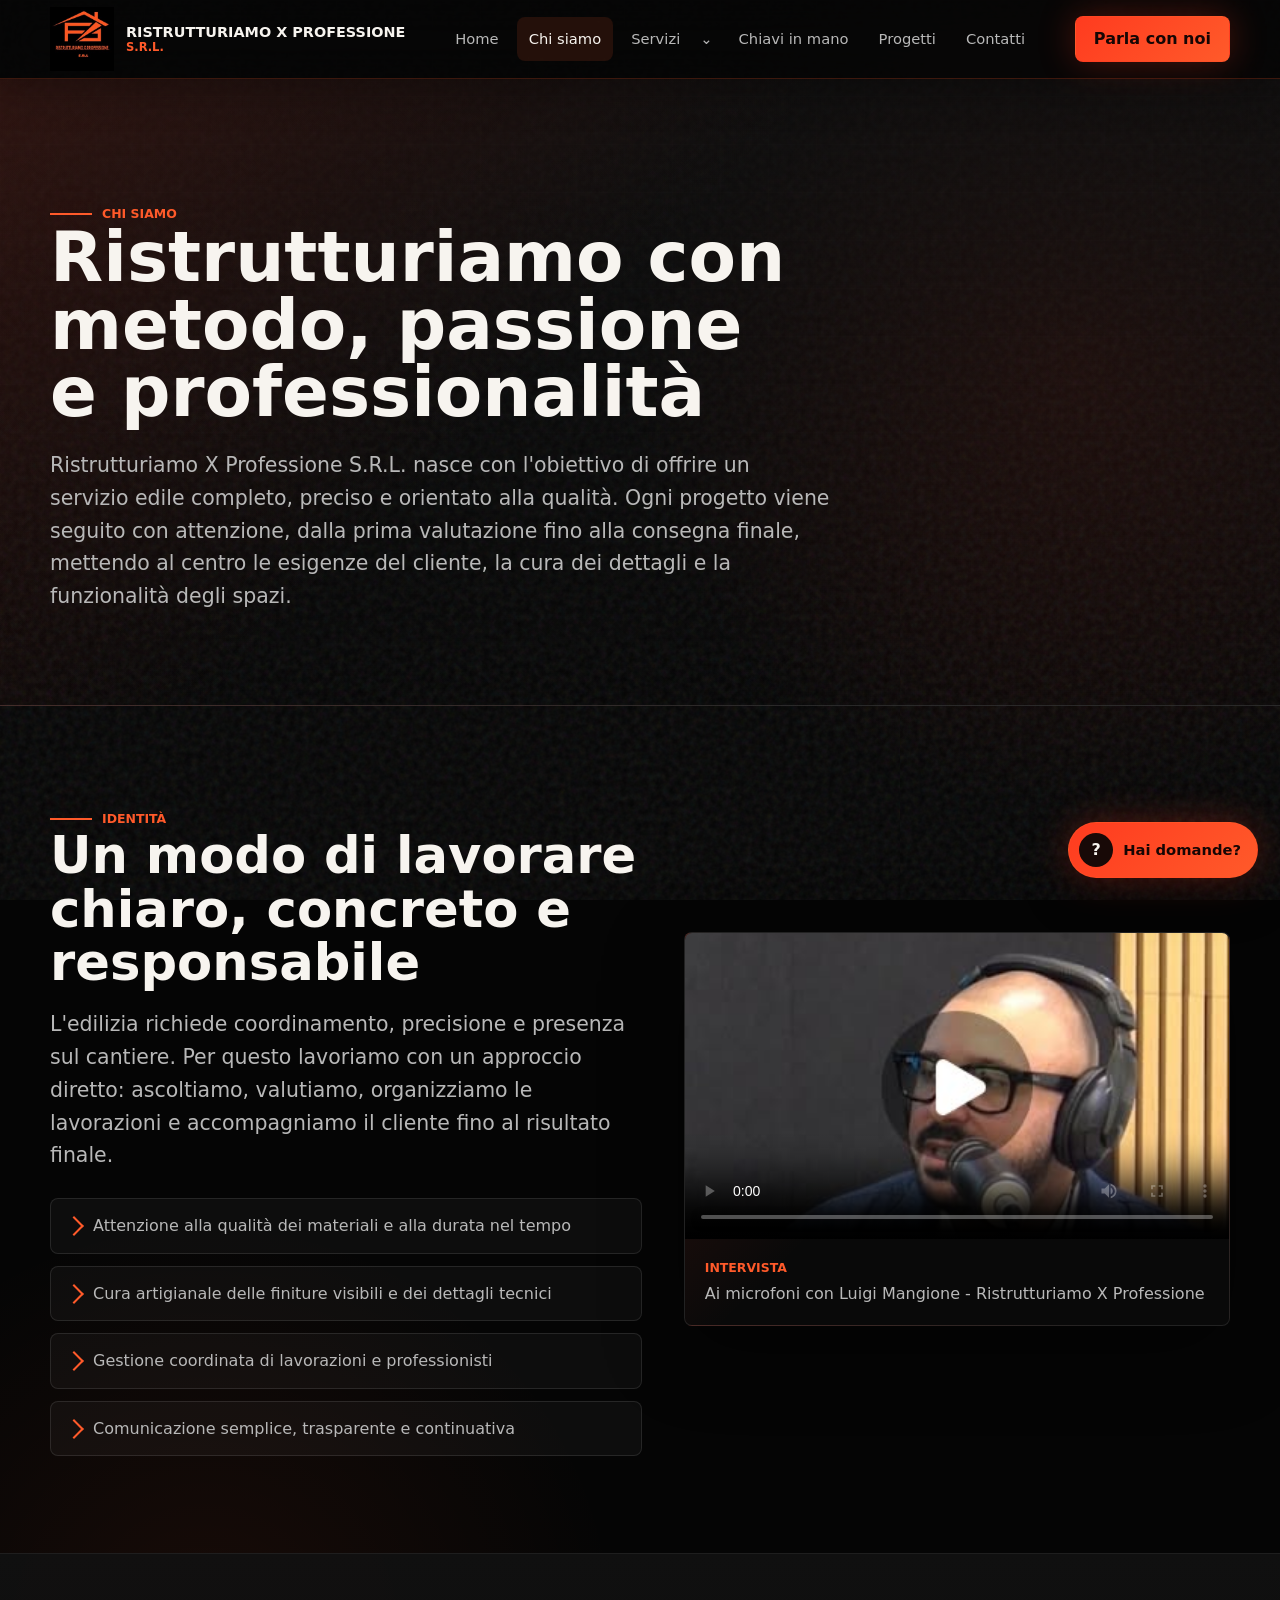
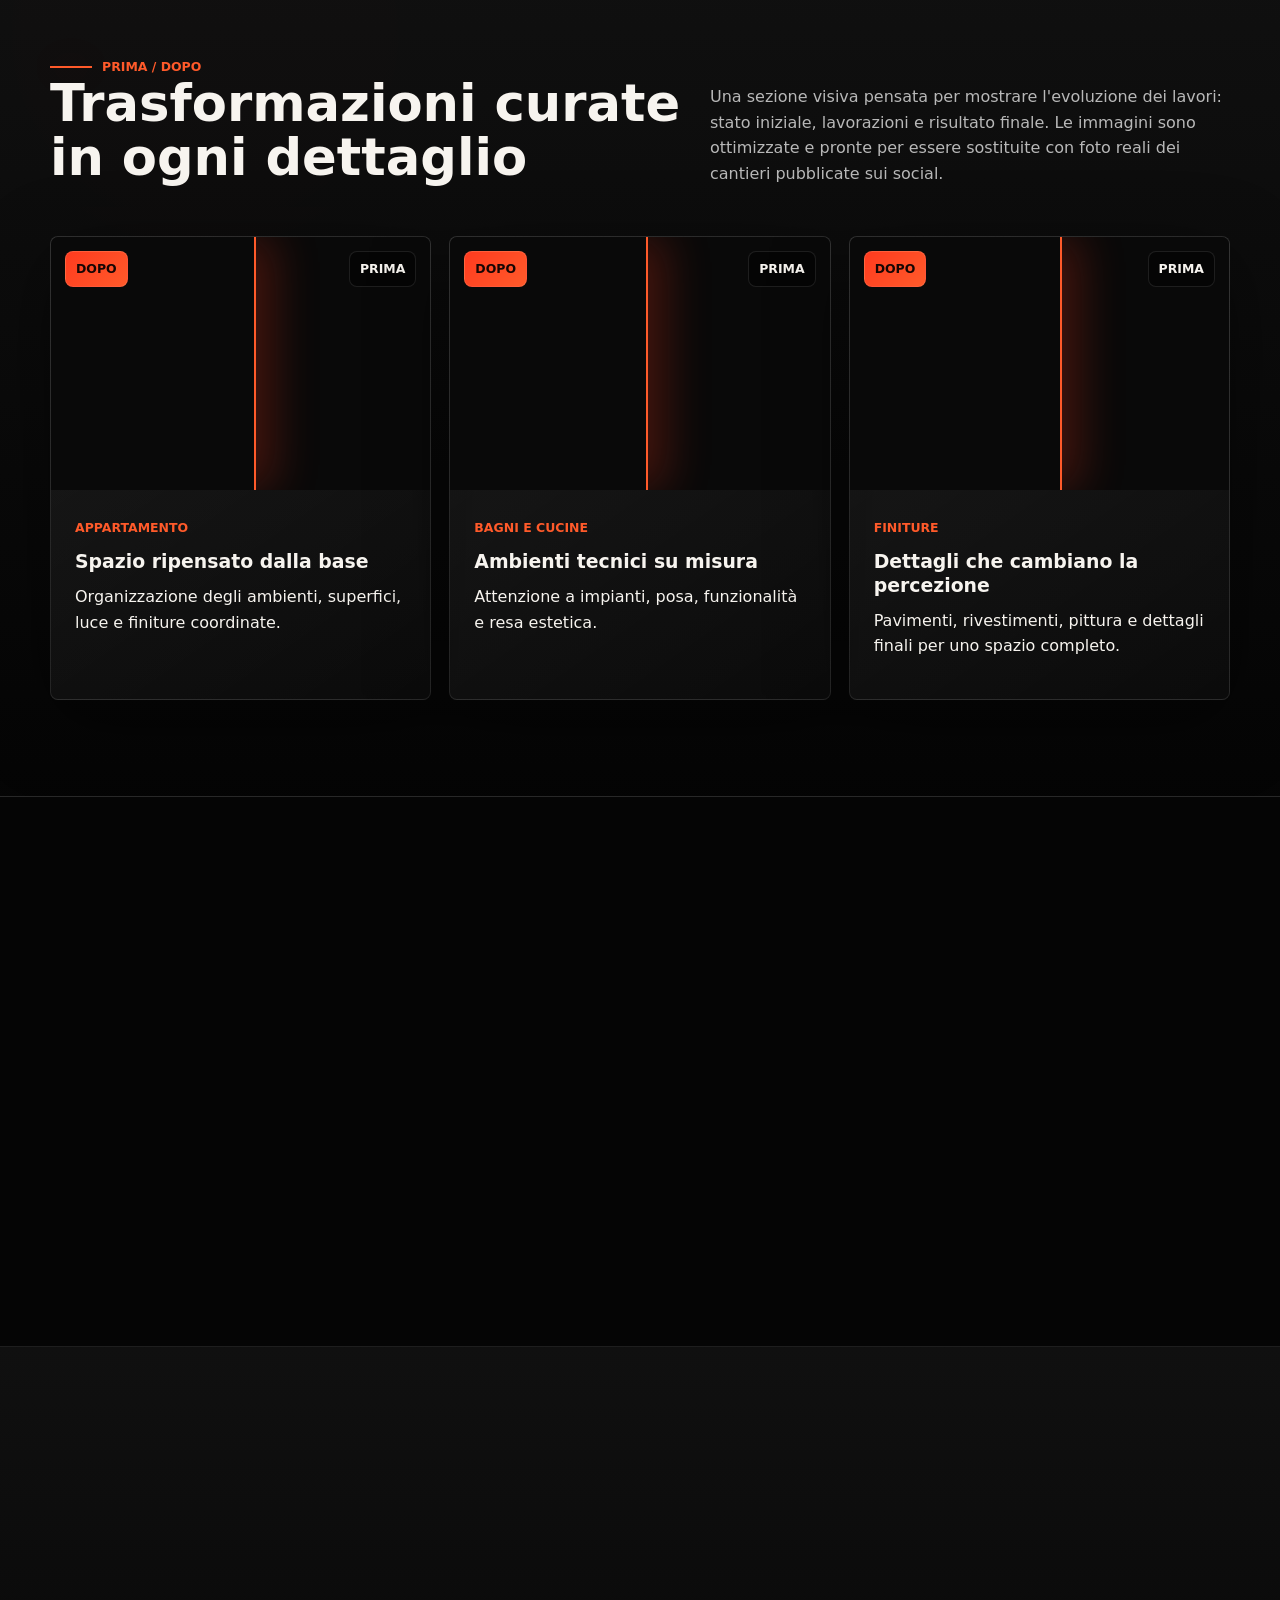
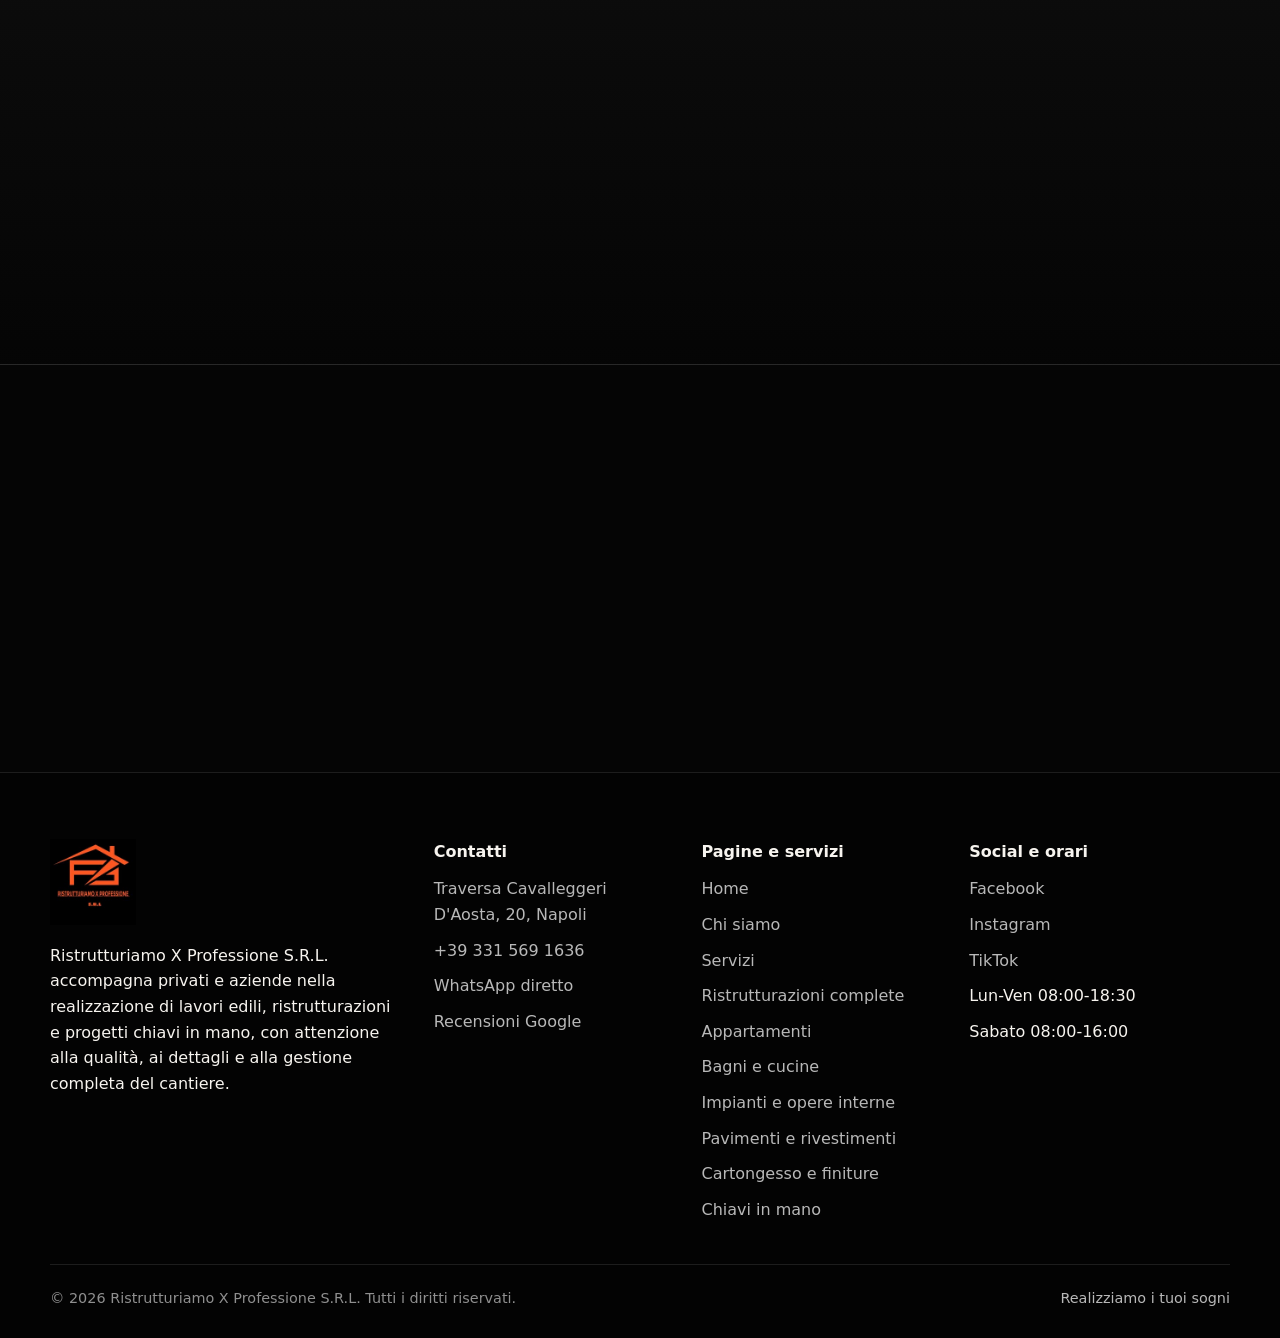
==== outputs/chi-siamo.html @ 9999b203 "Build Ristrutturiamo X Professione static site" ====
<!doctype html>
<html lang="it">
<head>
  <meta charset="utf-8">
  <meta name="viewport" content="width=device-width, initial-scale=1">
  <title>Chi siamo | Ristrutturiamo X Professione S.R.L.</title>
  <meta name="description" content="Metodo, passione e professionalità per ristrutturazioni e lavori edili a Napoli. Guarda il video aziendale e alcune trasformazioni prima/dopo.">
  <link rel="stylesheet" href="assets/css/styles.css">
</head>
<body data-page="chi-siamo">
  <div data-header></div>
  <main>
    <section class="page-hero">
      <div class="container reveal">
        <span class="eyebrow">Chi siamo</span>
        <h1>Ristrutturiamo con metodo, passione e professionalità</h1>
        <p class="lead">Ristrutturiamo X Professione S.R.L. nasce con l'obiettivo di offrire un servizio edile completo, preciso e orientato alla qualità. Ogni progetto viene seguito con attenzione, dalla prima valutazione fino alla consegna finale, mettendo al centro le esigenze del cliente, la cura dei dettagli e la funzionalità degli spazi.</p>
      </div>
    </section>

    <section class="section">
      <div class="container split">
        <div class="reveal">
          <span class="eyebrow">Identità</span>
          <h2>Un modo di lavorare chiaro, concreto e responsabile</h2>
          <p class="lead">L'edilizia richiede coordinamento, precisione e presenza sul cantiere. Per questo lavoriamo con un approccio diretto: ascoltiamo, valutiamo, organizziamo le lavorazioni e accompagniamo il cliente fino al risultato finale.</p>
          <ul class="quote-list">
            <li>Attenzione alla qualità dei materiali e alla durata nel tempo</li>
            <li>Cura artigianale delle finiture visibili e dei dettagli tecnici</li>
            <li>Gestione coordinata di lavorazioni e professionisti</li>
            <li>Comunicazione semplice, trasparente e continuativa</li>
          </ul>
        </div>
        <figure class="video-shell reveal">
          <video class="company-video" controls preload="metadata" playsinline poster="assets/images/poster-intervista-storytime.jpg">
            <source src="assets/videos/intervista-luigi-mangione-ristrutturiamo-x-professione.mp4" type="video/mp4">
            Il tuo browser non supporta la riproduzione video.
          </video>
          <figcaption>
            <span>Intervista</span>
            Ai microfoni con Luigi Mangione - Ristrutturiamo X Professione
          </figcaption>
        </figure>
      </div>
    </section>

    <section class="section section-graphite">
      <div class="container">
        <div class="section-head reveal">
          <div>
            <span class="eyebrow">Prima / Dopo</span>
            <h2>Trasformazioni curate in ogni dettaglio</h2>
          </div>
          <p>Una sezione visiva pensata per mostrare l'evoluzione dei lavori: stato iniziale, lavorazioni e risultato finale. Le immagini sono ottimizzate e pronte per essere sostituite con foto reali dei cantieri pubblicate sui social.</p>
        </div>
        <div class="before-after-grid">
          <article class="before-after-card reveal">
            <div class="compare" style="--split: 54%">
              <img src="assets/images/lavoro-1-appartamento-prima.webp" alt="Prima della ristrutturazione appartamento" loading="lazy" decoding="async">
              <div class="after-layer"><img src="assets/images/lavoro-1-appartamento-dopo.webp" alt="Dopo la ristrutturazione appartamento" loading="lazy" decoding="async"></div>
              <span class="compare-label before">Prima</span>
              <span class="compare-label after">Dopo</span>
            </div>
            <div class="project-body">
              <span class="tag">Appartamento</span>
              <h3>Spazio ripensato dalla base</h3>
              <p>Organizzazione degli ambienti, superfici, luce e finiture coordinate.</p>
            </div>
          </article>
          <article class="before-after-card reveal">
            <div class="compare" style="--split: 52%">
              <img src="assets/images/lavoro-2-bagno-cucina-prima.webp" alt="Prima dei lavori bagno e cucina" loading="lazy" decoding="async">
              <div class="after-layer"><img src="assets/images/lavoro-2-bagno-cucina-dopo.webp" alt="Dopo i lavori bagno e cucina" loading="lazy" decoding="async"></div>
              <span class="compare-label before">Prima</span>
              <span class="compare-label after">Dopo</span>
            </div>
            <div class="project-body">
              <span class="tag">Bagni e cucine</span>
              <h3>Ambienti tecnici su misura</h3>
              <p>Attenzione a impianti, posa, funzionalità e resa estetica.</p>
            </div>
          </article>
          <article class="before-after-card reveal">
            <div class="compare" style="--split: 56%">
              <img src="assets/images/lavoro-3-finiture-prima.webp" alt="Prima delle finiture interne" loading="lazy" decoding="async">
              <div class="after-layer"><img src="assets/images/lavoro-3-finiture-dopo.webp" alt="Dopo le finiture interne" loading="lazy" decoding="async"></div>
              <span class="compare-label before">Prima</span>
              <span class="compare-label after">Dopo</span>
            </div>
            <div class="project-body">
              <span class="tag">Finiture</span>
              <h3>Dettagli che cambiano la percezione</h3>
              <p>Pavimenti, rivestimenti, pittura e dettagli finali per uno spazio completo.</p>
            </div>
          </article>
        </div>
      </div>
    </section>

    <section class="section">
      <div class="container split">
        <div class="reveal">
          <span class="eyebrow">Social</span>
          <h2>Seguici per vedere cantieri, lavori e aggiornamenti</h2>
          <p class="lead">I canali social raccolgono video, contenuti dietro le quinte e aggiornamenti sui lavori. Quando ci sono nuove foto reali dei cantieri, questa galleria può essere aggiornata mantenendo lo stesso layout.</p>
        </div>
        <div class="social-proof-grid reveal">
          <a class="social-proof-card" href="https://www.instagram.com/ristrutturiamo_x_professione?fbclid=IwY2xjawS0P1FleHRuA2FlbQIxMABicmlkETBmOFNHYk1zSHN0SEp4RWtGc3J0YwZhcHBfaWQQMjIyMDM5MTc4ODIwMDg5MgABHpoqGQ7DQ3stdspaa2eAiihQ5xiPwxZ9OYVA-c5YHel-vaJgmPJvQBlGdf3d_aem_FoiPD_0f7io-esWfpt5mqA" target="_blank" rel="noopener">
            <span>Instagram</span>
            <strong>@ristrutturiamo_x_professione</strong>
          </a>
          <a class="social-proof-card" href="https://www.facebook.com/profile.php?id=100088673796690" target="_blank" rel="noopener">
            <span>Facebook</span>
            <strong>Ristrutturiamo X Professione</strong>
          </a>
          <a class="social-proof-card" href="https://www.tiktok.com/@ristrutturiamoxprofessio" target="_blank" rel="noopener">
            <span>TikTok</span>
            <strong>@ristrutturiamoxprofessio</strong>
          </a>
        </div>
      </div>
    </section>

    <section class="section section-graphite">
      <div class="container">
        <div class="section-head reveal">
          <div><span class="eyebrow">Valori</span><h2>La solidità si vede nel metodo</h2></div>
          <p>Ogni cantiere viene impostato per ridurre incertezze, tempi morti e improvvisazioni, mantenendo sempre il focus sulla qualità finale.</p>
        </div>
        <div class="grid-3">
          <article class="feature-card reveal"><span class="icon" data-icon="ruler"></span><h3>Metodo</h3><p>Valutiamo il lavoro prima di iniziare e definiamo un percorso operativo coerente.</p></article>
          <article class="feature-card reveal"><span class="icon" data-icon="tool"></span><h3>Precisione tecnica</h3><p>Ogni fase viene controllata per integrare impianti, opere edili e finiture.</p></article>
          <article class="feature-card reveal"><span class="icon" data-icon="finish"></span><h3>Qualità artigianale</h3><p>La resa finale dipende dai dettagli: bordi, giunti, superfici, allineamenti e pulizia.</p></article>
        </div>
      </div>
    </section>

    <section class="section">
      <div class="container review-band reveal">
        <div><span class="eyebrow">Inizia da qui</span><h2>Raccontaci lo spazio che vuoi trasformare</h2></div>
        <div class="cta-row"><a class="btn btn-primary" data-wa target="_blank" rel="noopener">Scrivici su WhatsApp</a><a class="btn btn-secondary" data-phone>Chiama ora</a></div>
      </div>
    </section>
  </main>
  <div data-footer></div>
  <script src="assets/js/main.js"></script>
</body>
</html>
---- outputs/assets/css/styles.css ----
:root {
  --black: #050505;
  --graphite: #111111;
  --graphite-2: #1a1a1a;
  --line: rgba(255, 255, 255, 0.1);
  --line-strong: rgba(255, 90, 42, 0.36);
  --orange: #ff3b1f;
  --orange-2: #ff5a2a;
  --warm: #f7f4ef;
  --muted: #b8b8b8;
  --muted-2: #8f8f8f;
  --shadow: 0 22px 80px rgba(0, 0, 0, 0.46);
  --glow: 0 0 36px rgba(255, 59, 31, 0.28);
  --radius: 8px;
  --container: 1180px;
  color-scheme: dark;
}

* {
  box-sizing: border-box;
}

html {
  scroll-behavior: smooth;
}

body {
  margin: 0;
  font-family: Inter, ui-sans-serif, system-ui, -apple-system, BlinkMacSystemFont, "Segoe UI", sans-serif;
  background:
    radial-gradient(circle at 84% 8%, rgba(255, 59, 31, 0.12), transparent 28rem),
    radial-gradient(circle at 16% 36%, rgba(255, 90, 42, 0.08), transparent 26rem),
    var(--black);
  color: var(--warm);
  line-height: 1.6;
  overflow-x: hidden;
}

body::before {
  content: "";
  position: fixed;
  inset: 0;
  pointer-events: none;
  z-index: -2;
  background-image:
    linear-gradient(rgba(255, 255, 255, 0.03) 1px, transparent 1px),
    linear-gradient(90deg, rgba(255, 255, 255, 0.025) 1px, transparent 1px);
  background-size: 48px 48px;
  mask-image: linear-gradient(to bottom, rgba(0, 0, 0, 0.82), transparent 82%);
}

body::after {
  content: "";
  position: fixed;
  inset: 0;
  pointer-events: none;
  z-index: -1;
  opacity: 0.18;
  background-image: url("data:image/svg+xml,%3Csvg viewBox='0 0 180 180' xmlns='http://www.w3.org/2000/svg'%3E%3Cfilter id='n'%3E%3CfeTurbulence type='fractalNoise' baseFrequency='.72' numOctaves='3' stitchTiles='stitch'/%3E%3C/filter%3E%3Crect width='180' height='180' filter='url(%23n)' opacity='.52'/%3E%3C/svg%3E");
}

a {
  color: inherit;
  text-decoration: none;
}

a:focus-visible,
button:focus-visible {
  outline: 2px solid var(--orange-2);
  outline-offset: 3px;
}

img {
  display: block;
  max-width: 100%;
}

button {
  font: inherit;
}

.sr-only {
  position: absolute;
  width: 1px;
  height: 1px;
  padding: 0;
  margin: -1px;
  overflow: hidden;
  clip: rect(0, 0, 0, 0);
  white-space: nowrap;
  border: 0;
}

.container {
  width: 100%;
  max-width: calc(var(--container) + 40px);
  padding-inline: 20px;
  margin-inline: auto;
}

.site-header {
  position: sticky;
  top: 0;
  z-index: 50;
  border-bottom: 1px solid rgba(255, 90, 42, 0.22);
  background: rgba(5, 5, 5, 0.84);
  backdrop-filter: blur(18px);
  box-shadow: 0 10px 42px rgba(0, 0, 0, 0.32);
}

.header-inner {
  display: flex;
  align-items: center;
  justify-content: space-between;
  min-height: 78px;
  gap: 22px;
}

.brand {
  display: flex;
  align-items: center;
  gap: 12px;
  min-width: 220px;
}

.brand img {
  width: 64px;
  height: 64px;
  object-fit: contain;
}

.brand-text {
  display: grid;
  gap: 0;
  line-height: 1.1;
}

.brand-name {
  font-weight: 800;
  font-size: 0.9rem;
  text-transform: uppercase;
}

.brand-sub {
  color: var(--orange-2);
  font-weight: 800;
  font-size: 0.72rem;
  text-transform: uppercase;
}

.main-nav {
  display: flex;
  align-items: center;
  gap: 6px;
}

.main-nav a,
.submenu-toggle {
  color: var(--muted);
  font-size: 0.92rem;
  padding: 10px 12px;
  border-radius: var(--radius);
  transition: color 180ms ease, background 180ms ease;
}

.main-nav a:hover,
.main-nav a.active,
.nav-dropdown.active > .nav-link,
.nav-dropdown:hover > .nav-link,
.nav-dropdown.is-open > .nav-link,
.submenu-toggle:hover {
  color: var(--warm);
  background: rgba(255, 90, 42, 0.12);
}

.nav-dropdown {
  position: relative;
  display: inline-flex;
  align-items: center;
}

.submenu-toggle {
  border: 0;
  background: transparent;
  cursor: pointer;
  padding-inline: 8px;
  color: var(--muted);
}

.submenu {
  position: absolute;
  top: calc(100% + 14px);
  left: 0;
  min-width: 270px;
  display: grid;
  gap: 4px;
  padding: 10px;
  border: 1px solid var(--line);
  border-radius: var(--radius);
  background: rgba(8, 8, 8, 0.96);
  box-shadow: var(--shadow);
  opacity: 0;
  pointer-events: none;
  transform: translateY(8px);
  transition: opacity 180ms ease, transform 180ms ease;
}

.submenu::before {
  content: "";
  position: absolute;
  left: 18px;
  top: -7px;
  width: 12px;
  height: 12px;
  border-left: 1px solid var(--line);
  border-top: 1px solid var(--line);
  background: rgba(8, 8, 8, 0.96);
  transform: rotate(45deg);
}

.nav-dropdown:hover .submenu,
.nav-dropdown:focus-within .submenu,
.nav-dropdown.is-open .submenu {
  opacity: 1;
  pointer-events: auto;
  transform: translateY(0);
}

.submenu a {
  padding: 11px 12px;
  color: var(--muted);
}

.submenu a:hover {
  color: var(--warm);
  background: rgba(255, 90, 42, 0.12);
}

.header-actions {
  display: flex;
  align-items: center;
  gap: 10px;
}

.menu-toggle {
  display: none;
  width: 44px;
  height: 44px;
  border: 1px solid var(--line);
  border-radius: var(--radius);
  background: rgba(255, 255, 255, 0.04);
  color: var(--warm);
  cursor: pointer;
}

.menu-toggle span {
  display: block;
  width: 18px;
  height: 2px;
  margin: 4px auto;
  background: currentColor;
  transition: transform 180ms ease, opacity 180ms ease;
}

.btn {
  display: inline-flex;
  align-items: center;
  justify-content: center;
  min-height: 46px;
  gap: 9px;
  padding: 12px 18px;
  border: 1px solid transparent;
  border-radius: var(--radius);
  font-weight: 800;
  line-height: 1.1;
  transition: transform 220ms cubic-bezier(.2, .8, .2, 1), box-shadow 220ms ease, border-color 220ms ease, background 220ms ease;
}

.btn:hover {
  transform: translateY(-2px);
}

.btn-primary {
  color: #160604;
  background: linear-gradient(135deg, var(--orange), var(--orange-2));
  box-shadow: var(--glow);
}

.btn-secondary {
  color: var(--warm);
  border-color: rgba(255, 255, 255, 0.18);
  background: rgba(255, 255, 255, 0.06);
}

.btn-secondary:hover {
  border-color: var(--line-strong);
  box-shadow: 0 12px 38px rgba(255, 59, 31, 0.14);
}

.btn-wide {
  width: 100%;
}

.hero {
  position: relative;
  min-height: calc(100vh - 78px);
  display: grid;
  align-items: center;
  overflow: hidden;
  border-bottom: 1px solid var(--line);
}

.hero::before {
  content: "";
  position: absolute;
  inset: 0;
  background:
    linear-gradient(90deg, rgba(5, 5, 5, 0.96) 0%, rgba(5, 5, 5, 0.82) 42%, rgba(5, 5, 5, 0.26) 78%),
    url("../images/hero-ristrutturazione-premium.jpg") center right / cover no-repeat;
  z-index: -2;
}

.hero::after {
  content: "";
  position: absolute;
  width: min(54vw, 660px);
  aspect-ratio: 1.55;
  right: 6vw;
  bottom: 7vh;
  background:
    linear-gradient(135deg, transparent 47%, rgba(255, 90, 42, 0.78) 48%, rgba(255, 90, 42, 0.78) 51%, transparent 52%),
    linear-gradient(25deg, transparent 41%, rgba(255, 59, 31, 0.48) 42%, rgba(255, 59, 31, 0.48) 45%, transparent 46%);
  filter: drop-shadow(0 28px 48px rgba(255, 59, 31, 0.2));
  transform: perspective(700px) rotateX(57deg) rotateZ(-8deg);
  opacity: 0.72;
  z-index: -1;
}

.hero-content {
  max-width: 760px;
  padding-block: 92px;
}

.eyebrow {
  display: inline-flex;
  align-items: center;
  gap: 10px;
  color: var(--orange-2);
  font-size: 0.78rem;
  font-weight: 900;
  text-transform: uppercase;
}

.eyebrow::before {
  content: "";
  width: 42px;
  height: 2px;
  background: currentColor;
  box-shadow: var(--glow);
}

h1,
h2,
h3,
p {
  margin-top: 0;
}

h1 {
  max-width: 820px;
  margin-bottom: 22px;
  font-size: clamp(2.8rem, 7vw, 6.1rem);
  line-height: 0.98;
  font-weight: 900;
  text-wrap: balance;
}

.page-hero h1 {
  font-size: clamp(2.5rem, 5.4vw, 5rem);
}

h2 {
  margin-bottom: 18px;
  font-size: clamp(2rem, 4vw, 3.5rem);
  line-height: 1.05;
  font-weight: 900;
}

h3 {
  margin-bottom: 10px;
  font-size: 1.18rem;
  line-height: 1.25;
}

.lead {
  max-width: 700px;
  color: var(--muted);
  font-size: clamp(1.06rem, 2vw, 1.28rem);
  overflow-wrap: break-word;
}

.hero-actions,
.cta-row {
  display: flex;
  flex-wrap: wrap;
  gap: 12px;
  margin-top: 30px;
}

.hero-metrics {
  display: grid;
  grid-template-columns: repeat(3, minmax(0, 1fr));
  gap: 14px;
  max-width: 680px;
  margin-top: 44px;
}

.metric,
.trust-item,
.service-card,
.feature-card,
.project-card,
.contact-panel,
.phase,
.review-band,
.video-box {
  border: 1px solid var(--line);
  border-radius: var(--radius);
  background: linear-gradient(145deg, rgba(255, 255, 255, 0.07), rgba(255, 255, 255, 0.025));
  box-shadow: var(--shadow);
}

.metric {
  padding: 18px;
}

.metric strong {
  display: block;
  color: var(--warm);
  font-size: 1.45rem;
  line-height: 1;
}

.metric span {
  color: var(--muted);
  font-size: 0.9rem;
}

.section {
  padding: 96px 0;
  position: relative;
  content-visibility: auto;
  contain-intrinsic-size: 700px;
}

.section-compact {
  padding: 72px 0;
}

.section-graphite {
  background: linear-gradient(180deg, rgba(17, 17, 17, 0.94), rgba(5, 5, 5, 0.92));
  border-block: 1px solid var(--line);
}

.section-head {
  display: flex;
  align-items: end;
  justify-content: space-between;
  gap: 28px;
  margin-bottom: 34px;
}

.section-head p {
  max-width: 520px;
  color: var(--muted);
}

.trust-grid {
  display: grid;
  grid-template-columns: repeat(4, minmax(0, 1fr));
  gap: 16px;
}

.trust-item,
.feature-card,
.phase {
  padding: 24px;
}

.icon {
  display: inline-grid;
  place-items: center;
  width: 44px;
  height: 44px;
  margin-bottom: 18px;
  border: 1px solid var(--line-strong);
  border-radius: var(--radius);
  color: var(--orange-2);
  background: rgba(255, 59, 31, 0.1);
  box-shadow: inset 0 0 28px rgba(255, 59, 31, 0.08);
}

.icon svg {
  width: 23px;
  height: 23px;
  stroke: currentColor;
  stroke-width: 2;
  fill: none;
}

.grid-3 {
  display: grid;
  grid-template-columns: repeat(3, minmax(0, 1fr));
  gap: 18px;
}

.grid-2 {
  display: grid;
  grid-template-columns: repeat(2, minmax(0, 1fr));
  gap: 22px;
}

.service-card {
  position: relative;
  min-height: 260px;
  padding: 26px;
  overflow: hidden;
  transition: transform 260ms cubic-bezier(.2, .8, .2, 1), border-color 220ms ease, background 220ms ease;
}

.service-card[id] {
  scroll-margin-top: 110px;
}

.service-card::before {
  content: "";
  position: absolute;
  inset: 0;
  opacity: 0;
  background:
    linear-gradient(135deg, rgba(255, 59, 31, 0.18), transparent 42%),
    linear-gradient(45deg, transparent 55%, rgba(255, 90, 42, 0.18) 56%, transparent 57%);
  transition: opacity 180ms ease;
}

.service-card:hover {
  transform: translateY(-6px);
  border-color: var(--line-strong);
  background: linear-gradient(145deg, rgba(255, 255, 255, 0.09), rgba(255, 59, 31, 0.04));
}

.service-card:hover::before {
  opacity: 1;
}

.service-card > * {
  position: relative;
}

.service-card p,
.trust-item p,
.feature-card p,
.phase p,
.contact-panel p,
.project-card p {
  color: var(--muted);
}

.text-link {
  display: inline-flex;
  align-items: center;
  gap: 8px;
  margin-top: 14px;
  color: var(--orange-2);
  font-weight: 900;
}

.split {
  display: grid;
  grid-template-columns: 1.04fr 0.96fr;
  gap: 42px;
  align-items: center;
}

.architect-panel {
  position: relative;
  min-height: 440px;
  border: 1px solid var(--line);
  border-radius: var(--radius);
  overflow: hidden;
  background:
    linear-gradient(135deg, rgba(255, 59, 31, 0.18), transparent 34%),
    linear-gradient(165deg, rgba(255, 255, 255, 0.08), rgba(255, 255, 255, 0.02)),
    #0c0c0c;
  box-shadow: var(--shadow);
}

.architect-panel::before {
  content: "";
  position: absolute;
  inset: 48px;
  border: 1px solid rgba(255, 255, 255, 0.14);
  transform: skewY(-9deg);
}

.architect-panel::after {
  content: "";
  position: absolute;
  width: 78%;
  height: 54%;
  right: -8%;
  bottom: 12%;
  background:
    linear-gradient(135deg, transparent 38%, var(--orange) 39%, var(--orange) 43%, transparent 44%),
    linear-gradient(25deg, transparent 48%, rgba(255, 90, 42, 0.7) 49%, rgba(255, 90, 42, 0.7) 52%, transparent 53%),
    linear-gradient(180deg, rgba(255, 255, 255, 0.09), rgba(255, 255, 255, 0.02));
  transform: perspective(760px) rotateX(52deg) rotateZ(-13deg);
  filter: drop-shadow(0 28px 40px rgba(255, 59, 31, 0.18));
}

.blueprint {
  position: absolute;
  inset: 0;
  opacity: 0.42;
  background-image:
    linear-gradient(90deg, rgba(255, 255, 255, 0.07) 1px, transparent 1px),
    linear-gradient(rgba(255, 255, 255, 0.07) 1px, transparent 1px);
  background-size: 34px 34px;
}

.quote-list {
  display: grid;
  gap: 12px;
  margin: 26px 0 0;
  padding: 0;
  list-style: none;
}

.quote-list li {
  position: relative;
  padding: 14px 14px 14px 42px;
  border: 1px solid var(--line);
  border-radius: var(--radius);
  color: var(--muted);
  background: rgba(255, 255, 255, 0.035);
}

.quote-list li::before {
  content: "";
  position: absolute;
  left: 16px;
  top: 20px;
  width: 12px;
  height: 12px;
  border-top: 2px solid var(--orange-2);
  border-right: 2px solid var(--orange-2);
  transform: rotate(45deg);
}

.steps {
  display: grid;
  grid-template-columns: repeat(4, minmax(0, 1fr));
  gap: 16px;
  counter-reset: phase;
}

.phase {
  position: relative;
  overflow: hidden;
}

.phase::before {
  counter-increment: phase;
  content: "0" counter(phase);
  display: block;
  margin-bottom: 28px;
  color: var(--orange-2);
  font-weight: 900;
  font-size: 0.9rem;
}

.phase::after {
  content: "";
  position: absolute;
  left: 24px;
  right: 24px;
  top: 58px;
  height: 1px;
  background: linear-gradient(90deg, var(--orange), transparent);
}

.page-hero {
  padding: 118px 0 72px;
  border-bottom: 1px solid var(--line);
  background:
    linear-gradient(135deg, rgba(255, 59, 31, 0.13), transparent 44%),
    linear-gradient(180deg, rgba(17, 17, 17, 0.72), rgba(5, 5, 5, 0));
}

.page-hero .lead {
  max-width: 780px;
}

.video-box {
  display: grid;
  place-items: center;
  min-height: 360px;
  overflow: hidden;
  position: relative;
  background:
    linear-gradient(135deg, rgba(255, 59, 31, 0.16), transparent 42%),
    linear-gradient(145deg, rgba(255, 255, 255, 0.08), rgba(255, 255, 255, 0.02));
}

.video-shell {
  margin: 0;
  overflow: hidden;
  border: 1px solid var(--line);
  border-radius: var(--radius);
  background:
    linear-gradient(135deg, rgba(255, 59, 31, 0.18), transparent 46%),
    #090909;
  box-shadow: var(--shadow);
}

.company-video {
  display: block;
  width: 100%;
  aspect-ratio: 16 / 9;
  max-height: 560px;
  object-fit: cover;
  background: #000;
}

.video-shell figcaption {
  display: grid;
  gap: 4px;
  padding: 18px 20px;
  color: var(--muted);
}

.video-shell figcaption span {
  color: var(--orange-2);
  font-size: 0.78rem;
  font-weight: 900;
  text-transform: uppercase;
}

.before-after-grid {
  display: grid;
  grid-template-columns: repeat(3, minmax(0, 1fr));
  gap: 18px;
}

.before-after-card {
  overflow: hidden;
  border: 1px solid var(--line);
  border-radius: var(--radius);
  background: linear-gradient(145deg, rgba(255, 255, 255, 0.07), rgba(255, 255, 255, 0.025));
  box-shadow: var(--shadow);
  transition: transform 260ms cubic-bezier(.2, .8, .2, 1), border-color 220ms ease;
}

.before-after-card:hover {
  transform: translateY(-6px);
  border-color: var(--line-strong);
}

.compare {
  --split: 54%;
  position: relative;
  aspect-ratio: 3 / 2;
  overflow: hidden;
  background: #090909;
}

.compare img {
  width: 100%;
  height: 100%;
  object-fit: cover;
}

.after-layer {
  position: absolute;
  inset: 0;
  width: var(--split);
  overflow: hidden;
  border-right: 2px solid var(--orange-2);
  box-shadow: 18px 0 42px rgba(255, 59, 31, 0.24);
  transition: width 520ms cubic-bezier(.2, .8, .2, 1);
}

.before-after-card:hover .after-layer {
  width: 68%;
}

.after-layer img {
  width: auto;
  height: 100%;
  max-width: none;
}

.compare-label {
  position: absolute;
  top: 14px;
  z-index: 2;
  display: inline-flex;
  padding: 7px 10px;
  border-radius: var(--radius);
  color: var(--warm);
  font-size: 0.78rem;
  font-weight: 900;
  text-transform: uppercase;
  background: rgba(5, 5, 5, 0.76);
  border: 1px solid var(--line);
}

.compare-label.before {
  right: 14px;
}

.compare-label.after {
  left: 14px;
  color: #160604;
  background: linear-gradient(135deg, var(--orange), var(--orange-2));
}

.social-proof-grid {
  display: grid;
  grid-template-columns: 1fr;
  gap: 12px;
}

.social-proof-card {
  display: grid;
  gap: 6px;
  padding: 20px;
  border: 1px solid var(--line);
  border-radius: var(--radius);
  background:
    linear-gradient(135deg, rgba(255, 59, 31, 0.12), transparent 42%),
    rgba(255, 255, 255, 0.045);
  box-shadow: var(--shadow);
  transition: transform 240ms cubic-bezier(.2, .8, .2, 1), border-color 220ms ease, background 220ms ease;
}

.social-proof-card:hover {
  transform: translateY(-4px);
  border-color: var(--line-strong);
  background:
    linear-gradient(135deg, rgba(255, 59, 31, 0.2), transparent 42%),
    rgba(255, 255, 255, 0.06);
}

.social-proof-card span {
  color: var(--orange-2);
  font-size: 0.78rem;
  font-weight: 900;
  text-transform: uppercase;
}

.social-proof-card strong {
  color: var(--warm);
  font-size: 1.08rem;
}

.video-box::before {
  content: "";
  width: 76px;
  height: 76px;
  border-radius: 50%;
  border: 1px solid var(--line-strong);
  background: rgba(255, 59, 31, 0.12);
  box-shadow: var(--glow);
}

.video-box::after {
  content: "";
  position: absolute;
  border-left: 18px solid var(--orange-2);
  border-block: 12px solid transparent;
  transform: translateX(4px);
}

.video-note {
  position: absolute;
  left: 24px;
  bottom: 20px;
  color: var(--muted);
  font-size: 0.9rem;
}

.project-card {
  overflow: hidden;
  background: #0d0d0d;
  transition: transform 260ms cubic-bezier(.2, .8, .2, 1), border-color 220ms ease;
}

.project-card:hover {
  transform: translateY(-6px);
  border-color: var(--line-strong);
}

.project-visual {
  min-height: 260px;
  background:
    linear-gradient(135deg, rgba(5, 5, 5, 0.18), rgba(5, 5, 5, 0.68)),
    url("../images/hero-ristrutturazione-premium.jpg") center / cover no-repeat;
  position: relative;
}

.project-visual::after {
  content: "";
  position: absolute;
  inset: 20px;
  border: 1px solid rgba(255, 255, 255, 0.16);
  background:
    linear-gradient(135deg, transparent 44%, rgba(255, 90, 42, 0.78) 45%, rgba(255, 90, 42, 0.78) 47%, transparent 48%),
    linear-gradient(90deg, transparent 52%, rgba(255, 59, 31, 0.48) 53%, transparent 54%);
}

.project-card:nth-child(2) .project-visual {
  background-position: 58% center;
  filter: saturate(0.92);
}

.project-card:nth-child(3) .project-visual {
  background-position: right center;
  filter: contrast(1.05);
}

.project-card:nth-child(4) .project-visual {
  background-position: 34% center;
  filter: brightness(0.88);
}

.project-body {
  padding: 24px;
}

.tag {
  display: inline-flex;
  margin-bottom: 12px;
  color: var(--orange-2);
  font-size: 0.78rem;
  font-weight: 900;
  text-transform: uppercase;
}

.review-band {
  display: grid;
  grid-template-columns: 1fr auto;
  gap: 24px;
  align-items: center;
  padding: 30px;
  background:
    linear-gradient(135deg, rgba(255, 59, 31, 0.18), transparent 40%),
    linear-gradient(145deg, rgba(255, 255, 255, 0.08), rgba(255, 255, 255, 0.025));
}

.contact-layout {
  display: grid;
  grid-template-columns: 0.9fr 1.1fr;
  gap: 22px;
}

.contact-panel {
  padding: 26px;
}

.contact-lines {
  display: grid;
  gap: 14px;
  margin-top: 22px;
}

.contact-line {
  display: grid;
  grid-template-columns: 44px 1fr;
  gap: 14px;
  align-items: start;
  padding-bottom: 14px;
  border-bottom: 1px solid var(--line);
}

.contact-line:last-child {
  border-bottom: 0;
  padding-bottom: 0;
}

.hours {
  display: grid;
  gap: 8px;
  margin: 18px 0 0;
  padding: 0;
  list-style: none;
}

.hours li {
  display: flex;
  justify-content: space-between;
  gap: 20px;
  color: var(--muted);
  border-bottom: 1px solid rgba(255, 255, 255, 0.07);
  padding-bottom: 8px;
}

.map-panel {
  min-height: 440px;
  padding: 34px;
  border: 1px solid var(--line);
  border-radius: var(--radius);
  background:
    linear-gradient(135deg, rgba(255, 59, 31, 0.16), transparent 36%),
    linear-gradient(90deg, rgba(255, 255, 255, 0.06) 1px, transparent 1px),
    linear-gradient(rgba(255, 255, 255, 0.06) 1px, transparent 1px),
    #0d0d0d;
  background-size: auto, 38px 38px, 38px 38px, auto;
  box-shadow: var(--shadow);
  display: grid;
  align-content: end;
}

.site-footer {
  border-top: 1px solid var(--line);
  background: #030303;
  padding: 66px 0 28px;
}

.footer-grid {
  display: grid;
  grid-template-columns: 1.2fr 0.8fr 0.8fr 0.9fr;
  gap: 36px;
}

.footer-logo {
  width: 86px;
  margin-bottom: 18px;
}

.footer-title {
  color: var(--warm);
  font-weight: 900;
  margin-bottom: 12px;
}

.footer-links,
.social-links {
  display: grid;
  gap: 10px;
}

.footer-links a,
.social-links a,
.footer-copy a {
  color: var(--muted);
}

.footer-links a:hover,
.social-links a:hover,
.footer-copy a:hover {
  color: var(--orange-2);
}

.footer-copy {
  display: flex;
  flex-wrap: wrap;
  justify-content: space-between;
  gap: 18px;
  margin-top: 42px;
  padding-top: 22px;
  border-top: 1px solid var(--line);
  color: var(--muted-2);
  font-size: 0.9rem;
}

.reveal {
  opacity: 0;
  transform: translateY(24px);
  transition: opacity 700ms ease, transform 700ms cubic-bezier(.2, .8, .2, 1);
}

.hero .reveal,
.page-hero .reveal {
  opacity: 1;
  transform: none;
}

.reveal.is-visible {
  opacity: 1;
  transform: translateY(0);
}

.chatbot {
  position: fixed;
  right: 22px;
  bottom: 22px;
  z-index: 70;
  display: grid;
  justify-items: end;
  gap: 12px;
}

.chatbot-fab {
  display: inline-flex;
  align-items: center;
  gap: 10px;
  min-height: 54px;
  padding: 10px 16px 10px 10px;
  border: 1px solid rgba(255, 90, 42, 0.42);
  border-radius: 999px;
  background: linear-gradient(135deg, var(--orange), var(--orange-2));
  color: #160604;
  box-shadow: var(--glow), 0 18px 46px rgba(0, 0, 0, 0.42);
  cursor: pointer;
}

.chatbot-fab span {
  display: grid;
  place-items: center;
  width: 34px;
  height: 34px;
  border-radius: 50%;
  background: rgba(5, 5, 5, 0.92);
  color: var(--warm);
  font-weight: 900;
}

.chatbot-fab strong {
  font-size: 0.92rem;
}

.chatbot-panel {
  width: min(390px, calc(100vw - 28px));
  max-height: min(720px, calc(100vh - 104px));
  overflow: auto;
  border: 1px solid var(--line);
  border-radius: var(--radius);
  background:
    linear-gradient(135deg, rgba(255, 59, 31, 0.16), transparent 44%),
    #070707;
  box-shadow: var(--shadow);
  padding: 18px;
}

.chatbot-panel[hidden] {
  display: none;
}

.chatbot-head {
  display: flex;
  align-items: start;
  justify-content: space-between;
  gap: 16px;
  padding-bottom: 14px;
  border-bottom: 1px solid var(--line);
}

.chatbot-head h2 {
  margin: 8px 0 0;
  font-size: 1.35rem;
  line-height: 1.1;
}

.chatbot-close {
  display: grid;
  place-items: center;
  width: 36px;
  height: 36px;
  border: 1px solid var(--line);
  border-radius: var(--radius);
  background: rgba(255, 255, 255, 0.05);
  color: var(--warm);
  cursor: pointer;
  font-size: 1.4rem;
}

.chatbot-thread {
  display: grid;
  gap: 10px;
  padding: 16px 0;
}

.bot-message,
.user-message {
  max-width: 92%;
  padding: 12px 14px;
  border-radius: var(--radius);
  color: var(--warm);
  font-size: 0.94rem;
}

.bot-message {
  justify-self: start;
  background: rgba(255, 255, 255, 0.07);
  border: 1px solid var(--line);
}

.user-message {
  justify-self: end;
  background: rgba(255, 90, 42, 0.18);
  border: 1px solid var(--line-strong);
}

.chatbot-answer-link {
  justify-self: start;
  color: var(--orange-2);
  font-weight: 900;
}

.chatbot-questions {
  display: grid;
  grid-template-columns: 1fr;
  gap: 8px;
}

.chatbot-form {
  display: grid;
  grid-template-columns: 1fr auto;
  gap: 8px;
  margin-bottom: 12px;
}

.chatbot-form input {
  min-width: 0;
  min-height: 44px;
  padding: 11px 12px;
  border: 1px solid var(--line);
  border-radius: var(--radius);
  background: rgba(255, 255, 255, 0.055);
  color: var(--warm);
}

.chatbot-form input::placeholder {
  color: var(--muted-2);
}

.chatbot-form button {
  min-height: 44px;
  padding: 10px 13px;
  border: 0;
  border-radius: var(--radius);
  background: linear-gradient(135deg, var(--orange), var(--orange-2));
  color: #160604;
  font-weight: 900;
  cursor: pointer;
}

.chatbot-questions button {
  width: 100%;
  padding: 11px 12px;
  border: 1px solid var(--line);
  border-radius: var(--radius);
  background: rgba(255, 255, 255, 0.045);
  color: var(--warm);
  text-align: left;
  cursor: pointer;
}

.chatbot-questions button:hover {
  border-color: var(--line-strong);
  background: rgba(255, 90, 42, 0.11);
}

.chatbot-direct {
  display: grid;
  grid-template-columns: 1fr 1fr;
  gap: 8px;
  margin-top: 14px;
}

@media (prefers-reduced-motion: reduce) {
  *,
  *::before,
  *::after {
    scroll-behavior: auto !important;
    transition: none !important;
  }

  .reveal {
    opacity: 1;
    transform: none;
  }

  .after-layer {
    transition: none;
  }
}

@supports (background-image: image-set(url("../images/hero-ristrutturazione-premium.webp") type("image/webp"))) {
  .hero::before {
    background:
      linear-gradient(90deg, rgba(5, 5, 5, 0.96) 0%, rgba(5, 5, 5, 0.82) 42%, rgba(5, 5, 5, 0.26) 78%),
      image-set(
        url("../images/hero-ristrutturazione-premium.webp") type("image/webp"),
        url("../images/hero-ristrutturazione-premium.jpg") type("image/jpeg"),
        url("../images/hero-ristrutturazione-premium.png") type("image/png")
      ) center right / cover no-repeat;
  }

  .project-visual {
    background:
      linear-gradient(135deg, rgba(5, 5, 5, 0.18), rgba(5, 5, 5, 0.68)),
      image-set(
        url("../images/hero-ristrutturazione-premium.webp") type("image/webp"),
        url("../images/hero-ristrutturazione-premium.jpg") type("image/jpeg"),
        url("../images/hero-ristrutturazione-premium.png") type("image/png")
      ) center / cover no-repeat;
  }
}

@media (max-width: 1040px) {
  .main-nav {
    position: fixed;
    inset: 78px 16px auto 16px;
    display: none;
    flex-direction: column;
    align-items: stretch;
    padding: 14px;
    border: 1px solid var(--line);
    border-radius: var(--radius);
    background: #050505;
    box-shadow: var(--shadow);
  }

  .main-nav.is-open {
    display: flex;
  }

  .main-nav a {
    padding: 14px;
  }

  .nav-dropdown {
    display: grid;
    grid-template-columns: 1fr 44px;
    align-items: stretch;
  }

  .nav-dropdown > .nav-link {
    grid-column: 1;
  }

  .submenu-toggle {
    grid-column: 2;
    min-height: 48px;
    border: 1px solid var(--line);
    background: rgba(255, 255, 255, 0.04);
  }

  .submenu {
    position: static;
    grid-column: 1 / -1;
    min-width: 0;
    display: none;
    margin: 2px 0 6px;
    opacity: 1;
    pointer-events: auto;
    transform: none;
    box-shadow: none;
    background: rgba(255, 255, 255, 0.035);
  }

  .submenu::before {
    display: none;
  }

  .nav-dropdown:hover .submenu,
  .nav-dropdown:focus-within .submenu {
    display: none;
  }

  .nav-dropdown.is-open .submenu {
    display: grid;
  }

  .menu-toggle {
    display: block;
  }

  .header-actions .btn {
    display: none;
  }

  .trust-grid,
  .steps {
    grid-template-columns: repeat(2, minmax(0, 1fr));
  }

  .grid-3,
  .before-after-grid,
  .footer-grid {
    grid-template-columns: repeat(2, minmax(0, 1fr));
  }

  .split,
  .contact-layout {
    grid-template-columns: 1fr;
  }
}

@media (max-width: 720px) {
  .container {
    max-width: calc(var(--container) + 28px);
    padding-inline: 14px;
  }

  .brand {
    min-width: 0;
  }

  .brand img {
    width: 54px;
    height: 54px;
  }

  .brand-name {
    font-size: 0.78rem;
  }

  .brand-sub {
    font-size: 0.66rem;
  }

  .hero {
    min-height: auto;
  }

  .hero::before {
    background:
      linear-gradient(180deg, rgba(5, 5, 5, 0.92) 0%, rgba(5, 5, 5, 0.76) 52%, rgba(5, 5, 5, 0.9) 100%),
      url("../images/hero-ristrutturazione-premium.jpg") 62% center / cover no-repeat;
  }

  .hero::after {
    width: 92vw;
    right: -18vw;
    bottom: 4vh;
    opacity: 0.48;
  }

  .hero-content {
    padding-block: 74px;
  }

  h1 {
    font-size: clamp(2.48rem, 13vw, 3.8rem);
  }

  .page-hero h1 {
    font-size: clamp(2.05rem, 10vw, 3rem);
    line-height: 1.06;
  }

  .lead {
    max-width: 100%;
    font-size: 1rem;
    line-height: 1.65;
  }

  .hero-metrics,
  .grid-2,
  .grid-3,
  .before-after-grid,
  .trust-grid,
  .steps,
  .footer-grid {
    grid-template-columns: 1fr;
  }

  .section,
  .section-compact {
    padding: 64px 0;
  }

  .section-head,
  .review-band {
    display: grid;
    align-items: start;
  }

  .btn {
    width: 100%;
  }

  .architect-panel,
  .map-panel {
    min-height: 330px;
  }

  .footer-copy {
    display: grid;
  }

  .chatbot {
    right: 14px;
    bottom: 14px;
  }

  .chatbot-fab strong {
    display: none;
  }

  .chatbot-panel {
    max-height: calc(100vh - 92px);
  }

  .chatbot-direct {
    grid-template-columns: 1fr;
  }

  .chatbot-form {
    grid-template-columns: 1fr;
  }
}

@media (max-width: 720px) {
  @supports (background-image: image-set(url("../images/hero-ristrutturazione-premium.webp") type("image/webp"))) {
    .hero::before {
      background:
        linear-gradient(180deg, rgba(5, 5, 5, 0.92) 0%, rgba(5, 5, 5, 0.76) 52%, rgba(5, 5, 5, 0.9) 100%),
        image-set(
          url("../images/hero-ristrutturazione-premium.webp") type("image/webp"),
          url("../images/hero-ristrutturazione-premium.jpg") type("image/jpeg"),
          url("../images/hero-ristrutturazione-premium.png") type("image/png")
        ) 62% center / cover no-repeat;
    }
  }
}
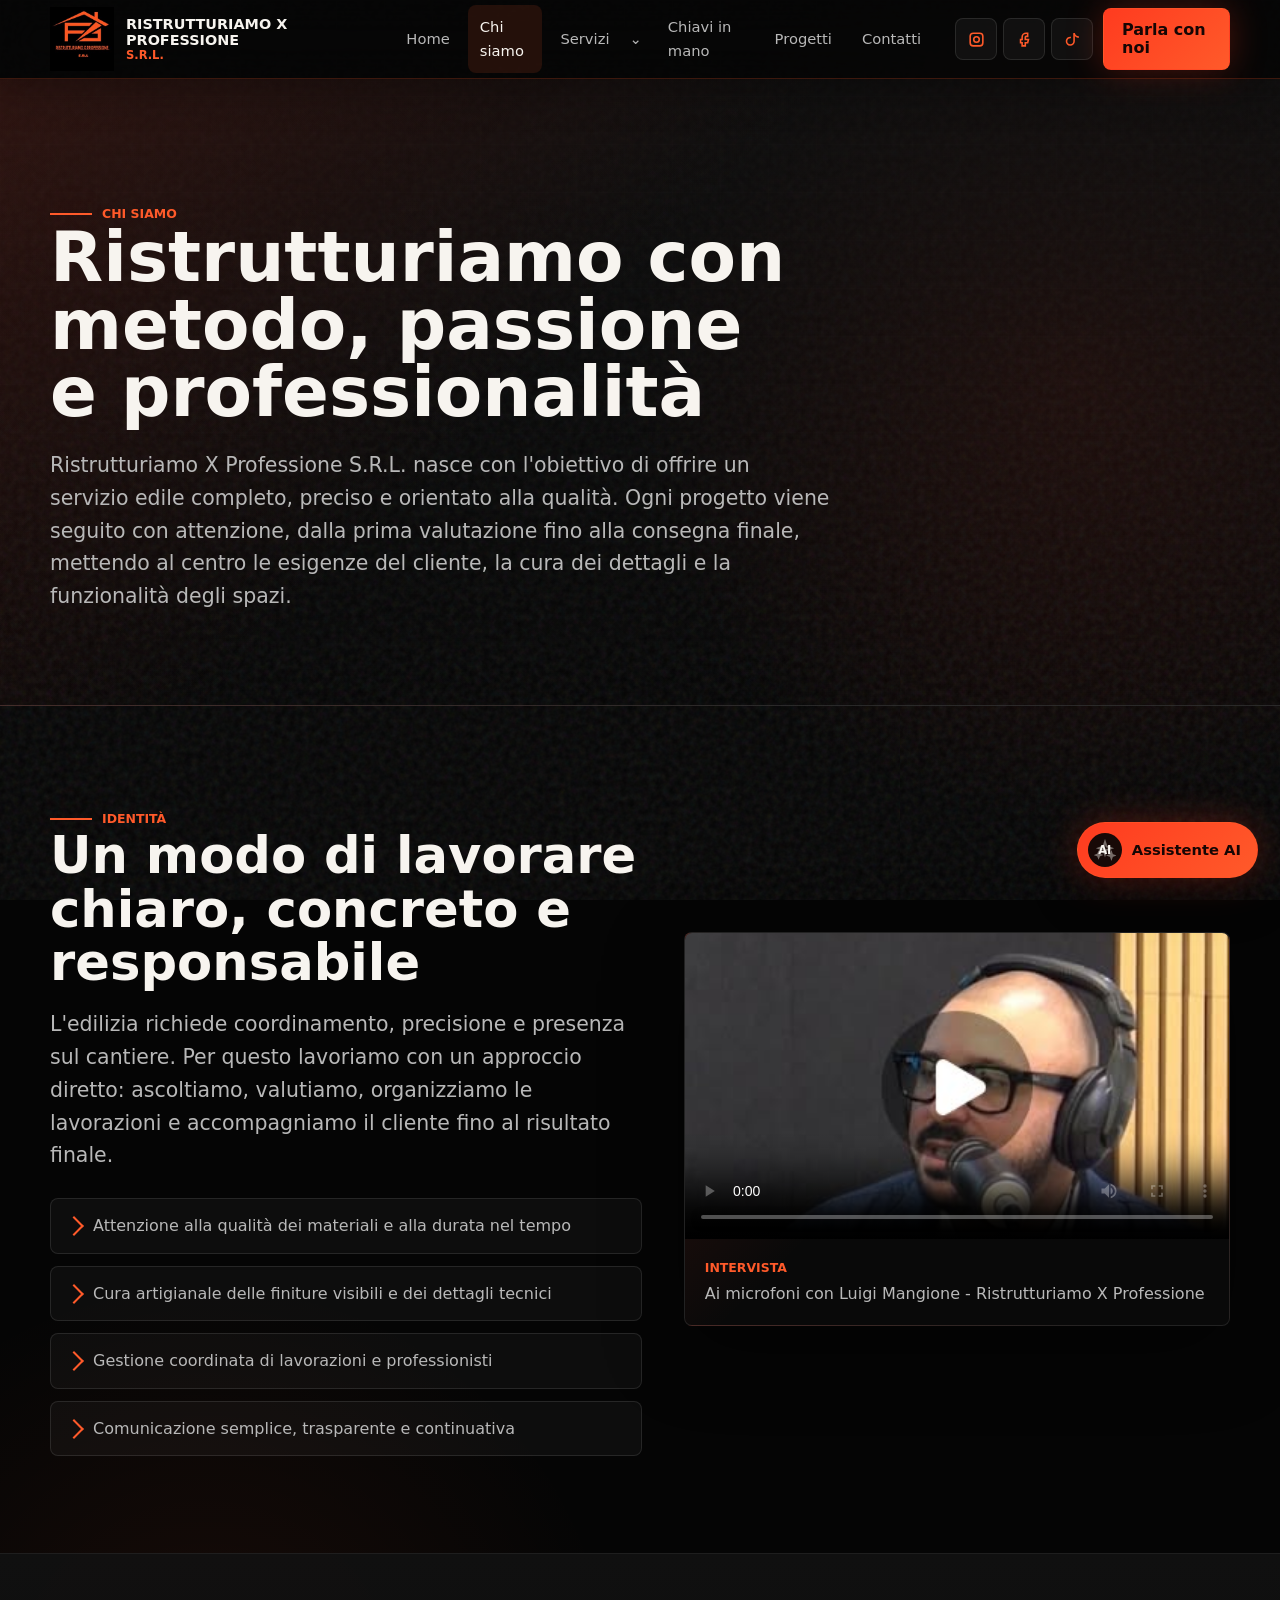
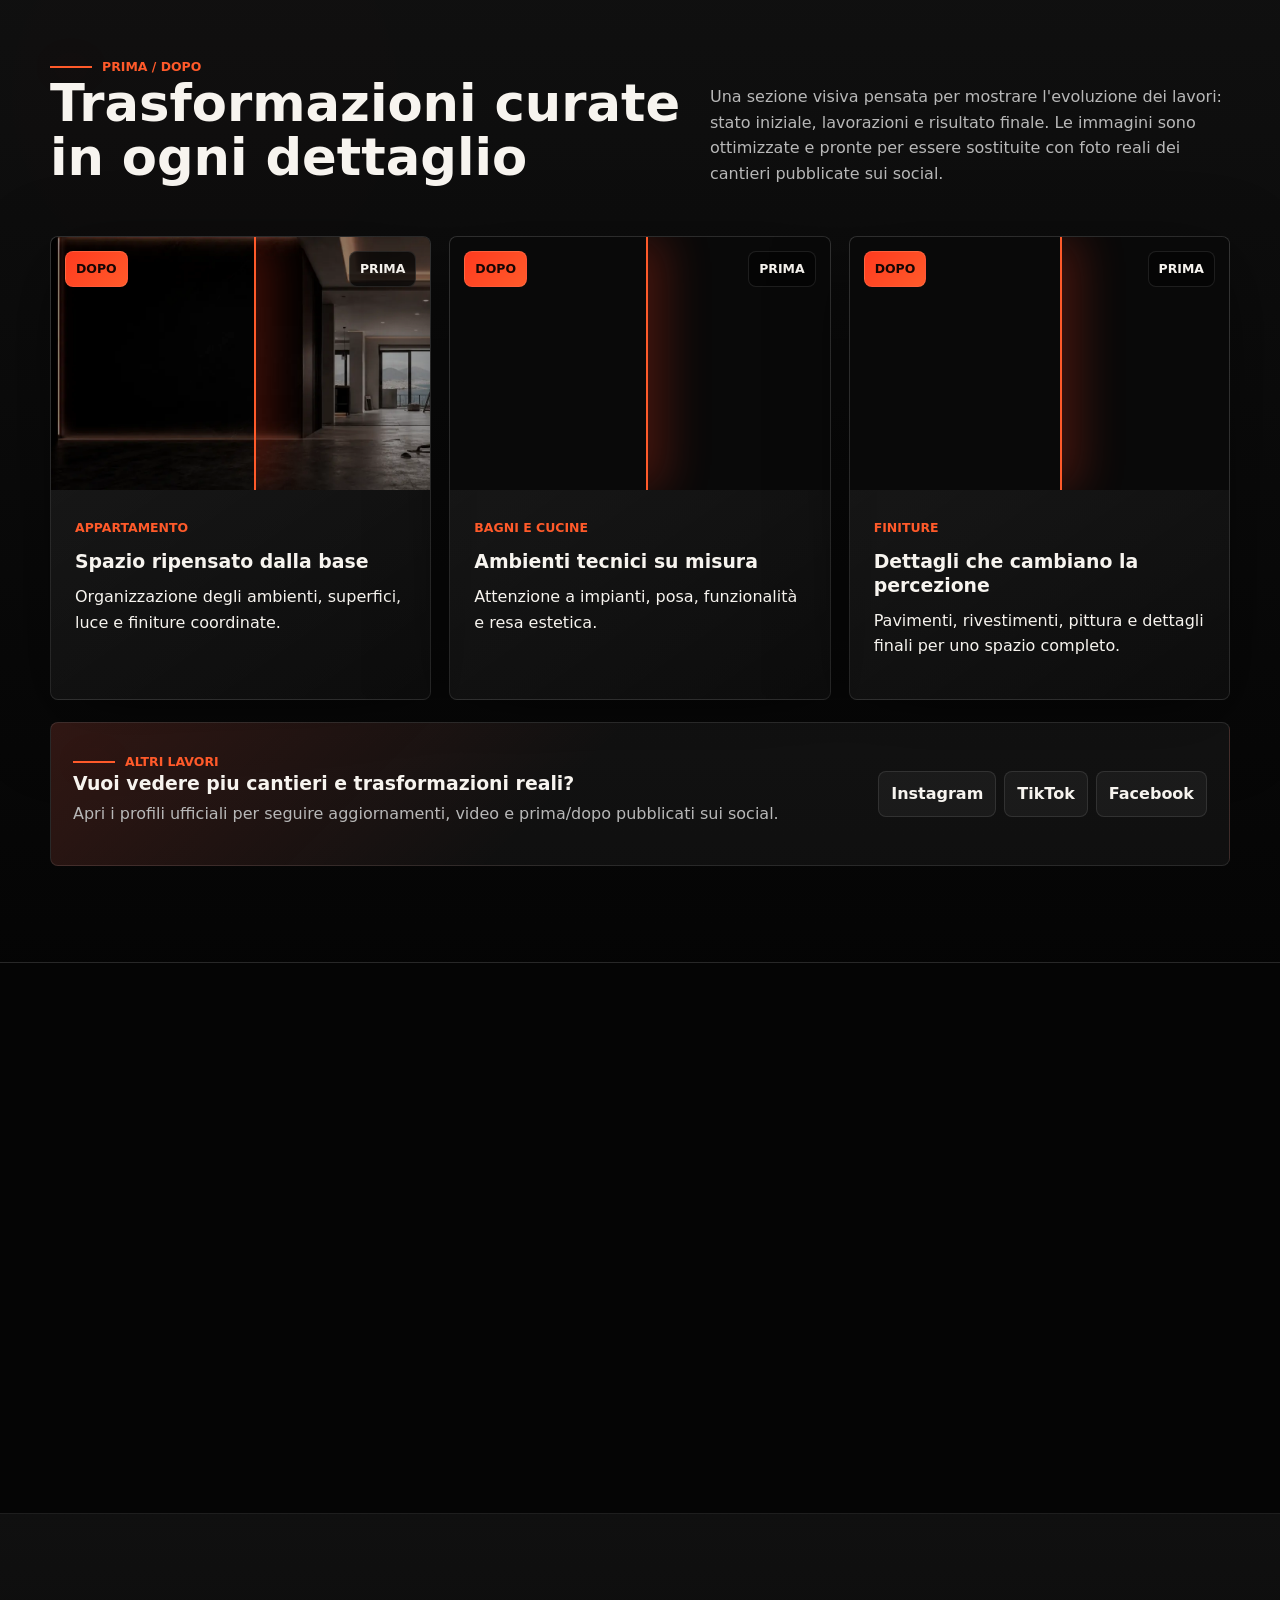
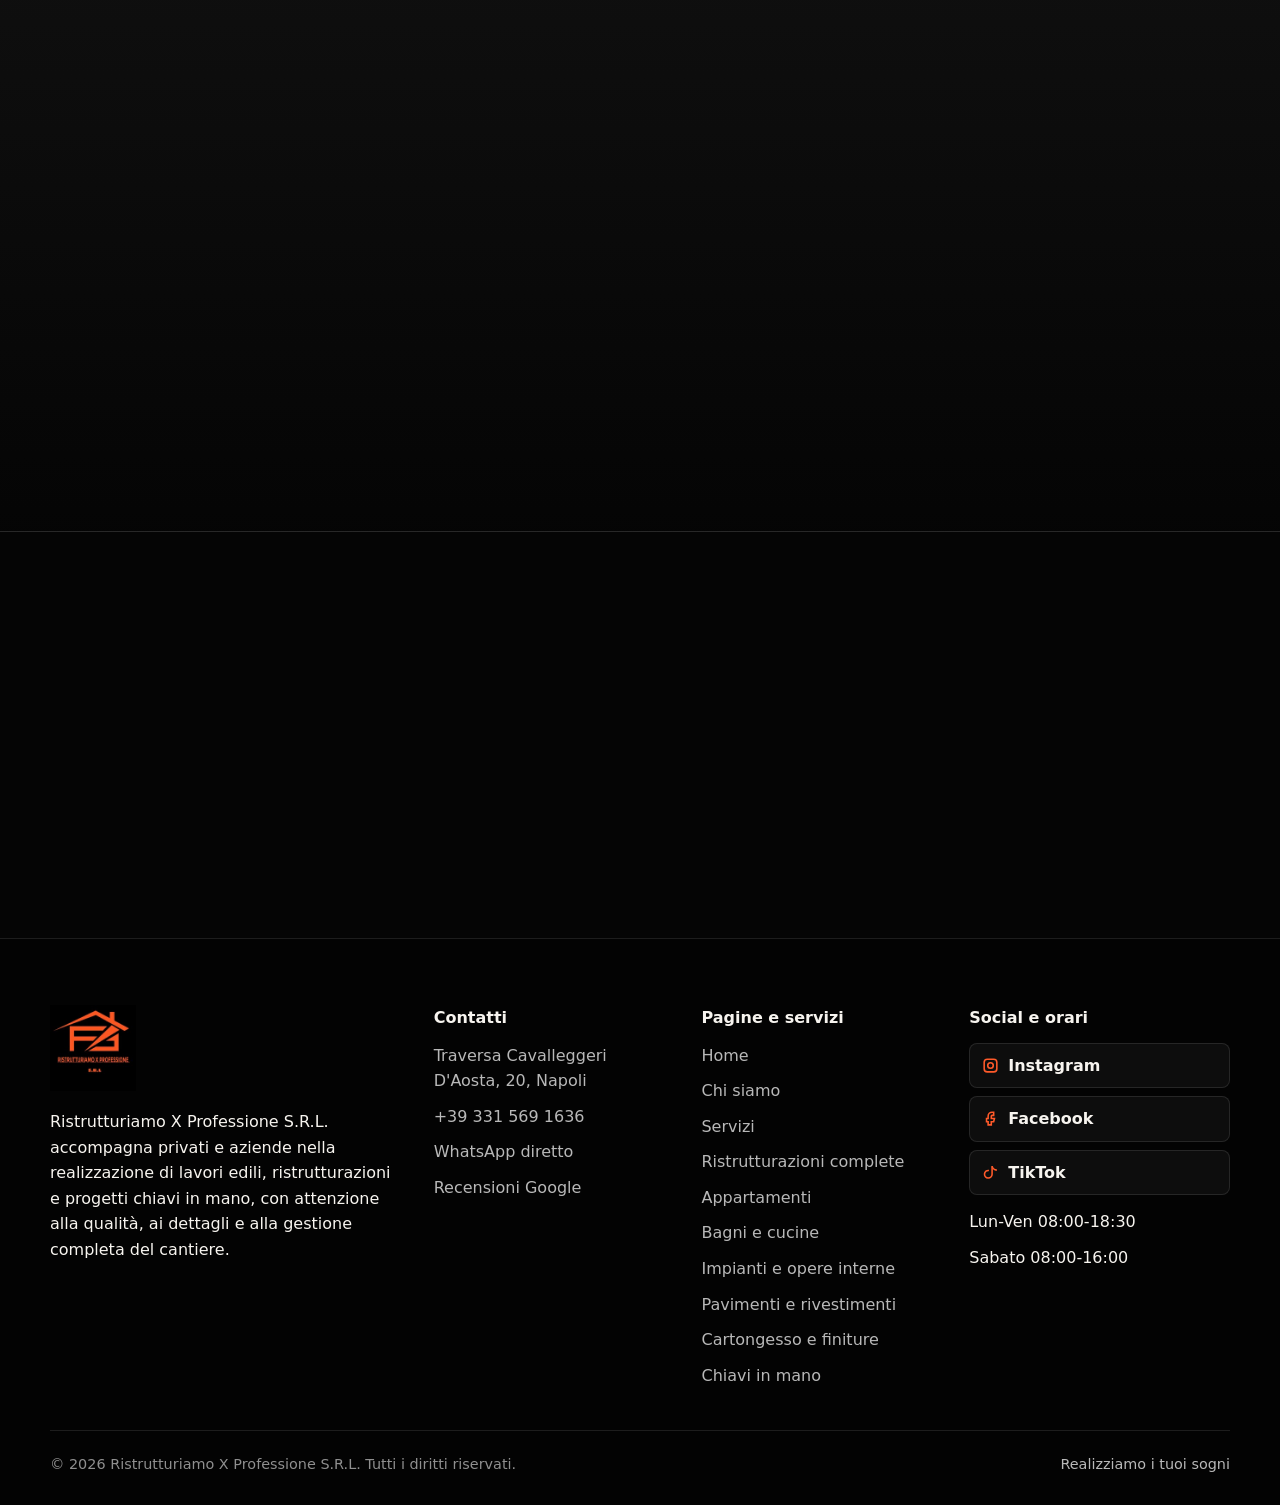
==== commit a8b77c2f: "Improve social CTAs and AI chat UX" ====
--- a/outputs/chi-siamo.html
+++ b/outputs/chi-siamo.html
@@ -94,6 +94,18 @@
             </div>
           </article>
         </div>
+        <div class="social-after-note reveal">
+          <div>
+            <span class="eyebrow">Altri lavori</span>
+            <h3>Vuoi vedere piu cantieri e trasformazioni reali?</h3>
+            <p>Apri i profili ufficiali per seguire aggiornamenti, video e prima/dopo pubblicati sui social.</p>
+          </div>
+          <div class="social-mini-actions">
+            <a href="https://www.instagram.com/ristrutturiamo_x_professione?fbclid=IwY2xjawS0P1FleHRuA2FlbQIxMABicmlkETBmOFNHYk1zSHN0SEp4RWtGc3J0YwZhcHBfaWQQMjIyMDM5MTc4ODIwMDg5MgABHpoqGQ7DQ3stdspaa2eAiihQ5xiPwxZ9OYVA-c5YHel-vaJgmPJvQBlGdf3d_aem_FoiPD_0f7io-esWfpt5mqA" target="_blank" rel="noopener">Instagram</a>
+            <a href="https://www.tiktok.com/@ristrutturiamoxprofessio" target="_blank" rel="noopener">TikTok</a>
+            <a href="https://www.facebook.com/profile.php?id=100088673796690" target="_blank" rel="noopener">Facebook</a>
+          </div>
+        </div>
       </div>
     </section>
 
--- a/outputs/assets/css/styles.css
+++ b/outputs/assets/css/styles.css
@@ -101,7 +101,7 @@
 .site-header {
   position: sticky;
   top: 0;
-  z-index: 50;
+  z-index: 90;
   border-bottom: 1px solid rgba(255, 90, 42, 0.22);
   background: rgba(5, 5, 5, 0.84);
   backdrop-filter: blur(18px);
@@ -242,6 +242,75 @@
   gap: 10px;
 }
 
+.header-socials {
+  display: inline-flex;
+  align-items: center;
+  gap: 6px;
+}
+
+.header-socials a,
+.mobile-social-buttons a,
+.social-link-buttons a,
+.inline-socials a,
+.social-mini-actions a {
+  display: inline-flex;
+  align-items: center;
+  justify-content: center;
+  gap: 8px;
+  min-height: 42px;
+  border: 1px solid var(--line);
+  border-radius: var(--radius);
+  background: rgba(255, 255, 255, 0.045);
+  color: var(--warm);
+  font-weight: 850;
+  transition: transform 180ms ease, border-color 180ms ease, background 180ms ease;
+}
+
+.header-socials a {
+  width: 42px;
+  padding: 0;
+}
+
+.header-socials a > span:not(.social-icon) {
+  position: absolute;
+  width: 1px;
+  height: 1px;
+  overflow: hidden;
+  clip: rect(0, 0, 0, 0);
+}
+
+.header-socials a:hover,
+.mobile-social-buttons a:hover,
+.social-link-buttons a:hover,
+.inline-socials a:hover,
+.social-mini-actions a:hover {
+  transform: translateY(-2px);
+  border-color: var(--line-strong);
+  background: rgba(255, 90, 42, 0.12);
+}
+
+.social-icon,
+.social-action-card > span {
+  display: inline-grid;
+  place-items: center;
+  color: var(--orange-2);
+}
+
+.social-icon svg,
+.social-action-card svg,
+.inline-socials svg,
+.social-mini-actions svg {
+  width: 19px;
+  height: 19px;
+  stroke: currentColor;
+  stroke-width: 2;
+  fill: none;
+}
+
+.mobile-social-block {
+  display: none;
+}
+
 .menu-toggle {
   display: none;
   width: 44px;
@@ -864,6 +933,126 @@
   font-size: 1.08rem;
 }
 
+.social-spotlight {
+  border-block: 1px solid rgba(255, 90, 42, 0.22);
+  background:
+    linear-gradient(135deg, rgba(255, 59, 31, 0.18), transparent 42%),
+    linear-gradient(180deg, rgba(17, 17, 17, 0.9), rgba(5, 5, 5, 0.92));
+}
+
+.social-spotlight-inner {
+  display: grid;
+  grid-template-columns: 0.92fr 1.08fr;
+  gap: 28px;
+  align-items: center;
+}
+
+.social-spotlight p,
+.social-after-note p {
+  color: var(--muted);
+}
+
+.social-showcase {
+  display: grid;
+  grid-template-columns: repeat(3, minmax(0, 1fr));
+  gap: 12px;
+}
+
+.social-action-card {
+  min-height: 150px;
+  display: grid;
+  align-content: end;
+  gap: 8px;
+  padding: 18px;
+  border: 1px solid var(--line);
+  border-radius: var(--radius);
+  background:
+    linear-gradient(145deg, rgba(255, 255, 255, 0.07), rgba(255, 255, 255, 0.025)),
+    #0a0a0a;
+  box-shadow: var(--shadow);
+  position: relative;
+  overflow: hidden;
+  transition: transform 220ms cubic-bezier(.2, .8, .2, 1), border-color 220ms ease, background 220ms ease;
+}
+
+.social-action-card::before {
+  content: "";
+  position: absolute;
+  inset: 14px;
+  border: 1px solid rgba(255, 255, 255, 0.1);
+  opacity: 0.7;
+  pointer-events: none;
+}
+
+.social-action-card.is-primary {
+  border-color: rgba(255, 90, 42, 0.48);
+  background:
+    linear-gradient(135deg, rgba(255, 59, 31, 0.24), transparent 48%),
+    linear-gradient(145deg, rgba(255, 255, 255, 0.08), rgba(255, 255, 255, 0.025)),
+    #0a0a0a;
+}
+
+.social-action-card:hover {
+  transform: translateY(-5px);
+  border-color: var(--line-strong);
+}
+
+.social-action-card > * {
+  position: relative;
+}
+
+.social-action-card > span {
+  width: 42px;
+  height: 42px;
+  border: 1px solid var(--line-strong);
+  border-radius: var(--radius);
+  background: rgba(255, 59, 31, 0.1);
+}
+
+.social-action-card strong {
+  font-size: 1.06rem;
+}
+
+.social-action-card small {
+  color: var(--muted);
+  line-height: 1.35;
+}
+
+.social-after-note {
+  display: grid;
+  grid-template-columns: 1fr auto;
+  gap: 22px;
+  align-items: center;
+  margin-top: 22px;
+  padding: 22px;
+  border: 1px solid var(--line);
+  border-radius: var(--radius);
+  background:
+    linear-gradient(135deg, rgba(255, 59, 31, 0.13), transparent 44%),
+    rgba(255, 255, 255, 0.045);
+}
+
+.social-after-note h3 {
+  margin-bottom: 6px;
+}
+
+.social-mini-actions,
+.inline-socials {
+  display: flex;
+  flex-wrap: wrap;
+  gap: 8px;
+}
+
+.social-mini-actions a,
+.inline-socials a {
+  padding: 9px 12px;
+  color: var(--warm);
+}
+
+.inline-socials {
+  margin-top: 10px;
+}
+
 .video-box::before {
   content: "";
   width: 76px;
@@ -1048,6 +1237,20 @@
 .social-links {
   display: grid;
   gap: 10px;
+}
+
+.footer-social-compact {
+  margin-bottom: 14px;
+}
+
+.social-link-buttons {
+  display: grid;
+  gap: 8px;
+}
+
+.social-link-buttons a {
+  padding: 9px 11px;
+  justify-content: flex-start;
 }
 
 .footer-links a,
@@ -1126,6 +1329,30 @@
   font-weight: 900;
 }
 
+.chatbot-fab .ai-mark {
+  position: relative;
+  grid-template-rows: 1fr;
+}
+
+.chatbot-fab .ai-mark svg {
+  width: 22px;
+  height: 22px;
+  stroke: currentColor;
+  stroke-width: 2;
+  fill: none;
+  opacity: 0.42;
+}
+
+.chatbot-fab .ai-mark em {
+  position: absolute;
+  inset: 0;
+  display: grid;
+  place-items: center;
+  font-style: normal;
+  font-size: 0.72rem;
+  letter-spacing: 0;
+}
+
 .chatbot-fab strong {
   font-size: 0.92rem;
 }
@@ -1160,6 +1387,34 @@
   margin: 8px 0 0;
   font-size: 1.35rem;
   line-height: 1.1;
+}
+
+.ai-label {
+  display: inline-flex;
+  align-items: center;
+  gap: 8px;
+  color: var(--orange-2);
+  font-size: 0.78rem;
+  font-weight: 900;
+  text-transform: uppercase;
+}
+
+.ai-label span {
+  display: inline-grid;
+  place-items: center;
+  width: 28px;
+  height: 28px;
+  border: 1px solid var(--line-strong);
+  border-radius: var(--radius);
+  background: rgba(255, 59, 31, 0.1);
+}
+
+.ai-label svg {
+  width: 16px;
+  height: 16px;
+  stroke: currentColor;
+  stroke-width: 2;
+  fill: none;
 }
 
 .chatbot-close {
@@ -1382,6 +1637,39 @@
     display: none;
   }
 
+  .header-socials {
+    display: none;
+  }
+
+  .mobile-social-block {
+    display: grid;
+    gap: 10px;
+    margin-top: 6px;
+    padding: 12px;
+    border: 1px solid var(--line);
+    border-radius: var(--radius);
+    background: rgba(255, 255, 255, 0.035);
+  }
+
+  .mobile-social-block > span {
+    color: var(--muted);
+    font-size: 0.82rem;
+    font-weight: 900;
+    text-transform: uppercase;
+  }
+
+  .mobile-social-buttons {
+    display: grid;
+    grid-template-columns: repeat(3, minmax(0, 1fr));
+    gap: 8px;
+  }
+
+  .mobile-social-buttons a {
+    min-width: 0;
+    padding: 10px 8px;
+    font-size: 0.82rem;
+  }
+
   .trust-grid,
   .steps {
     grid-template-columns: repeat(2, minmax(0, 1fr));
@@ -1394,7 +1682,8 @@
   }
 
   .split,
-  .contact-layout {
+  .contact-layout,
+  .social-spotlight-inner {
     grid-template-columns: 1fr;
   }
 }
@@ -1462,6 +1751,7 @@
   .grid-2,
   .grid-3,
   .before-after-grid,
+  .social-showcase,
   .trust-grid,
   .steps,
   .footer-grid {
@@ -1492,6 +1782,21 @@
     display: grid;
   }
 
+  .social-action-card {
+    min-height: 126px;
+  }
+
+  .social-after-note {
+    grid-template-columns: 1fr;
+    padding: 18px;
+  }
+
+  .social-mini-actions,
+  .inline-socials {
+    display: grid;
+    grid-template-columns: 1fr;
+  }
+
   .chatbot {
     right: 14px;
     bottom: 14px;
@@ -1502,6 +1807,7 @@
   }
 
   .chatbot-panel {
+    width: calc(100vw - 28px);
     max-height: calc(100vh - 92px);
   }
 
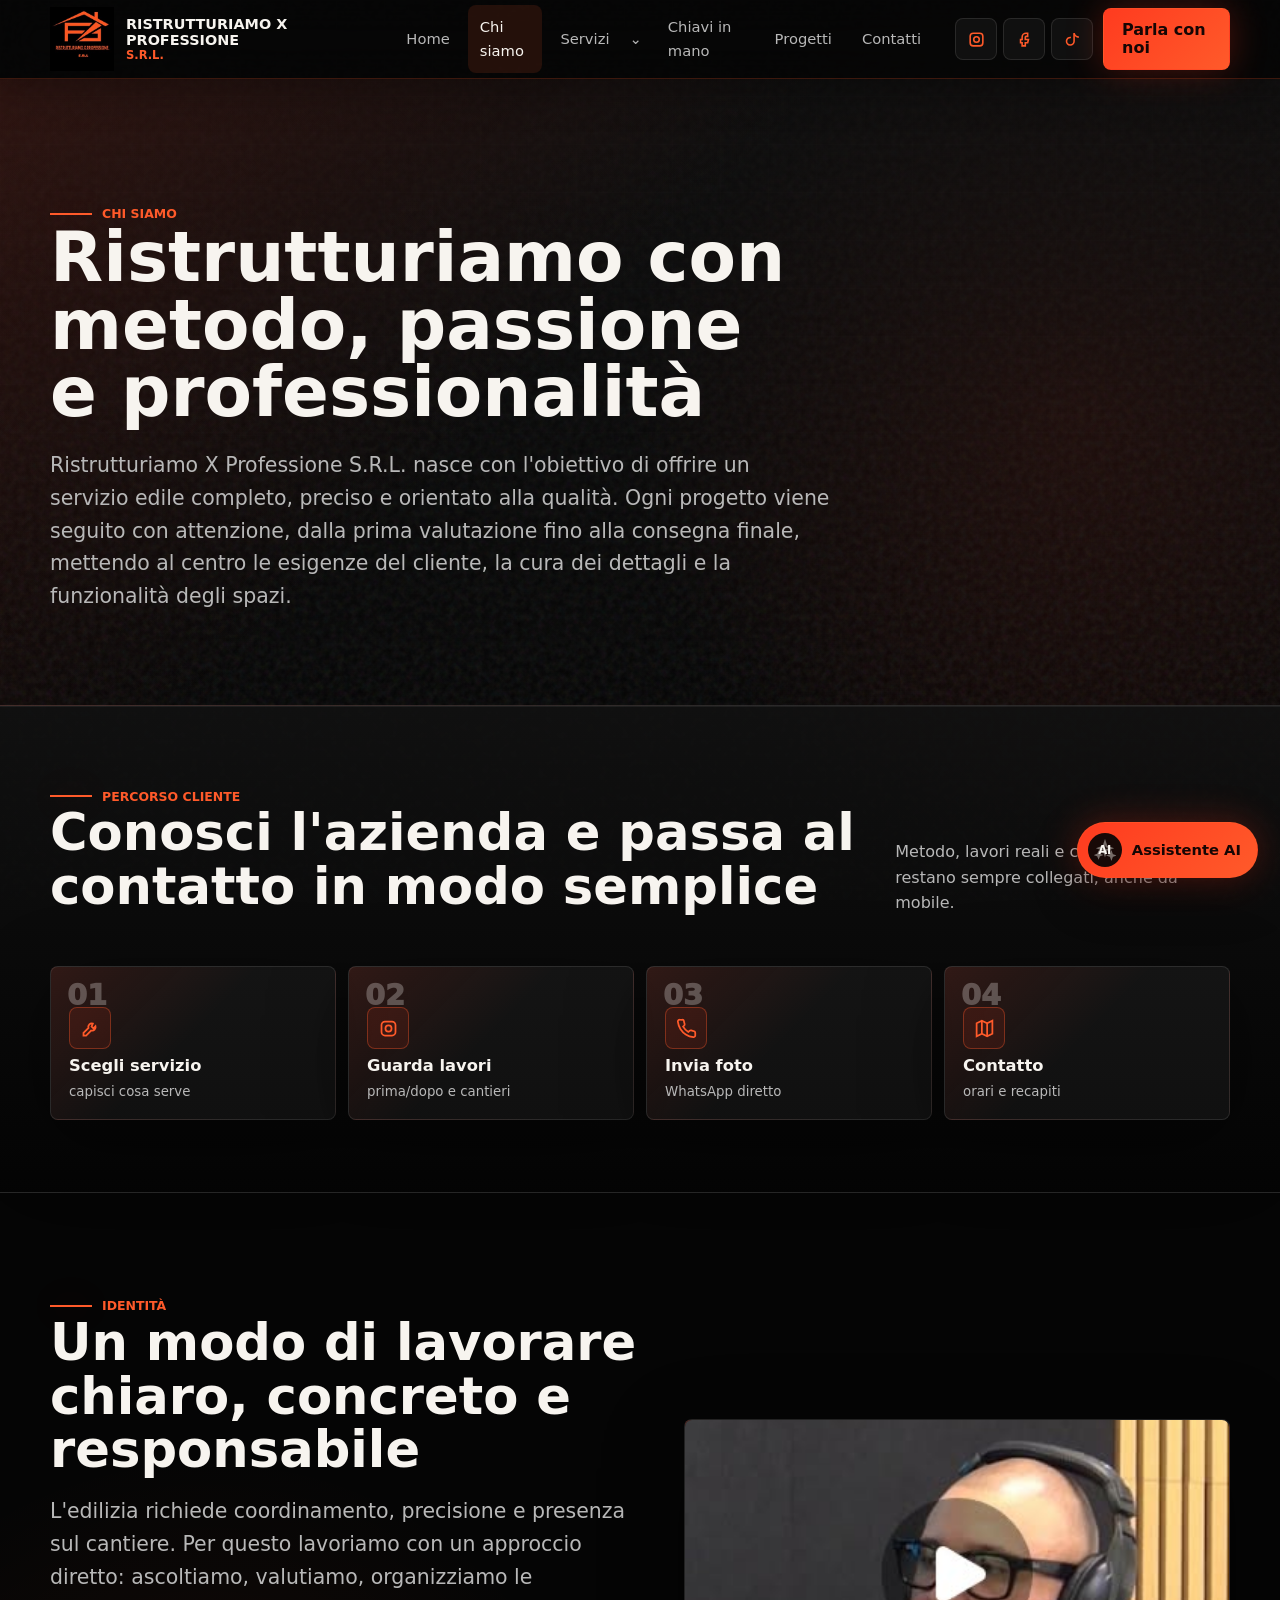
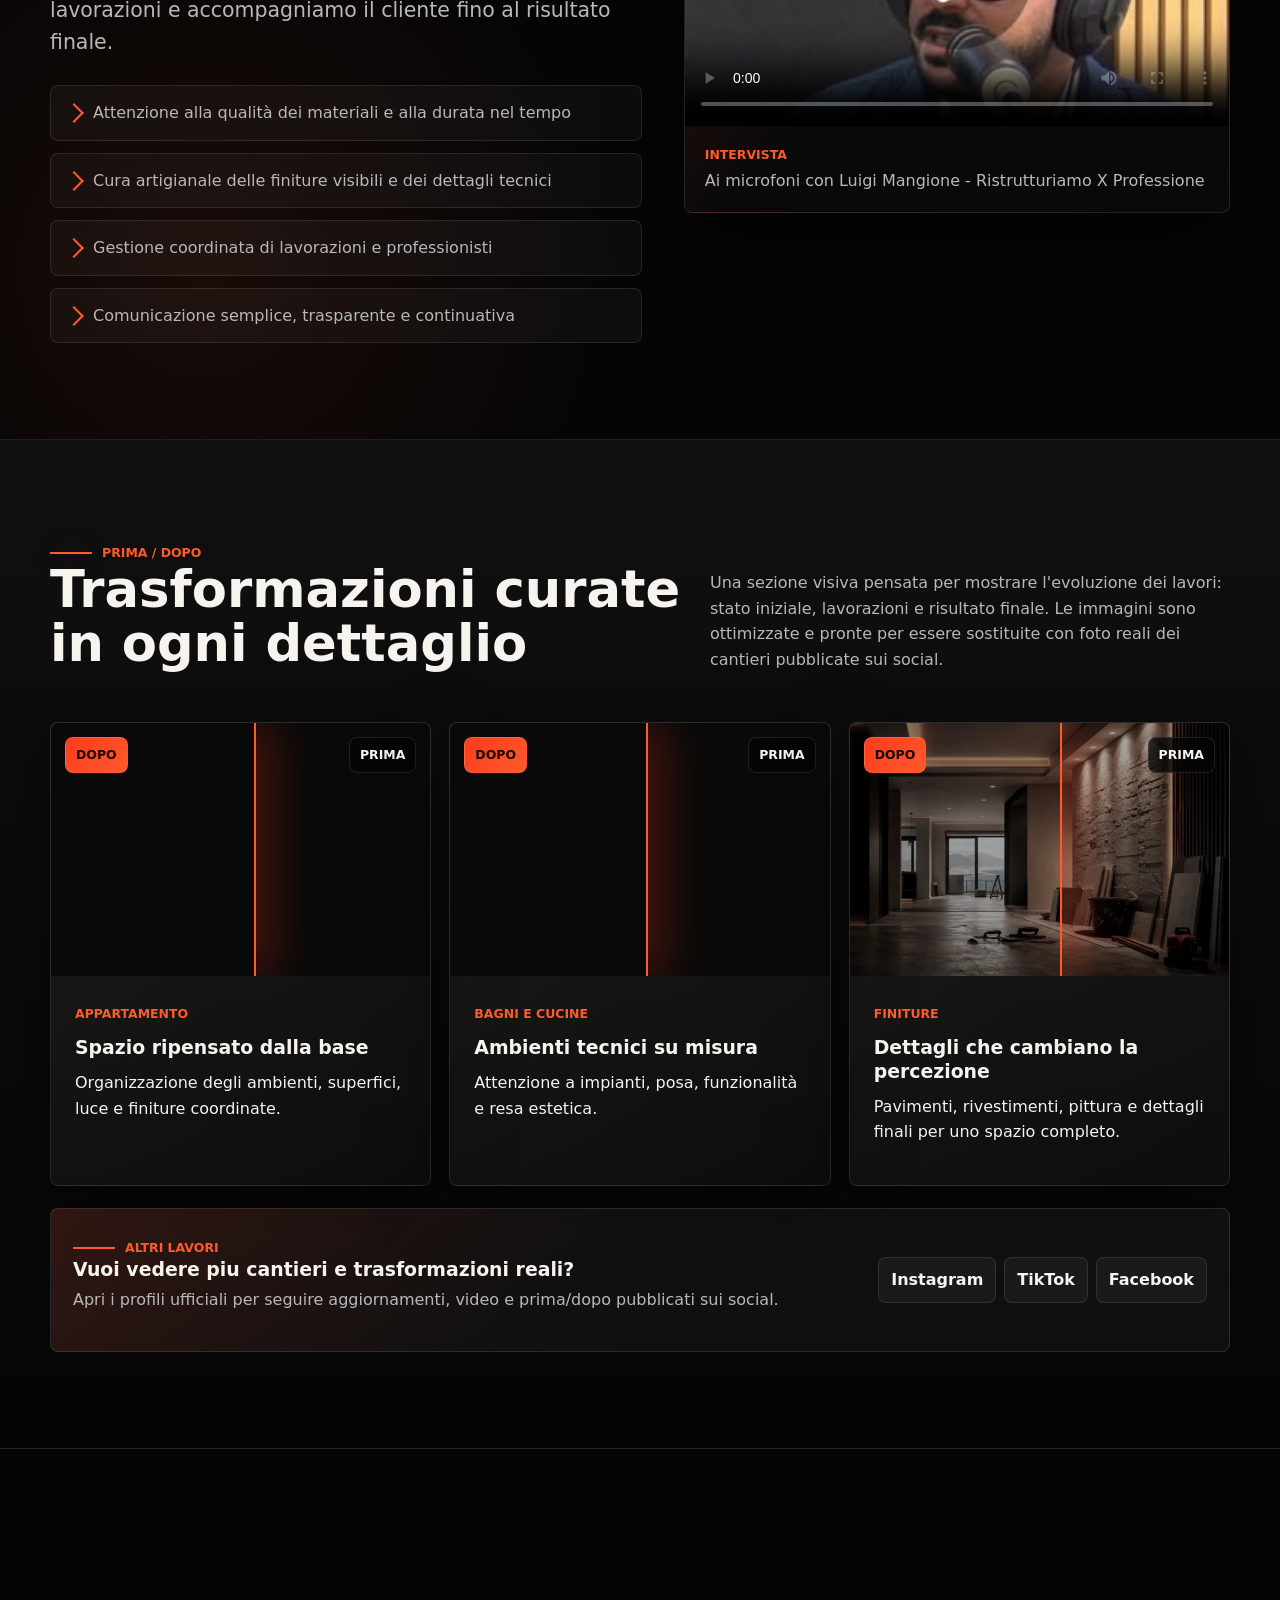
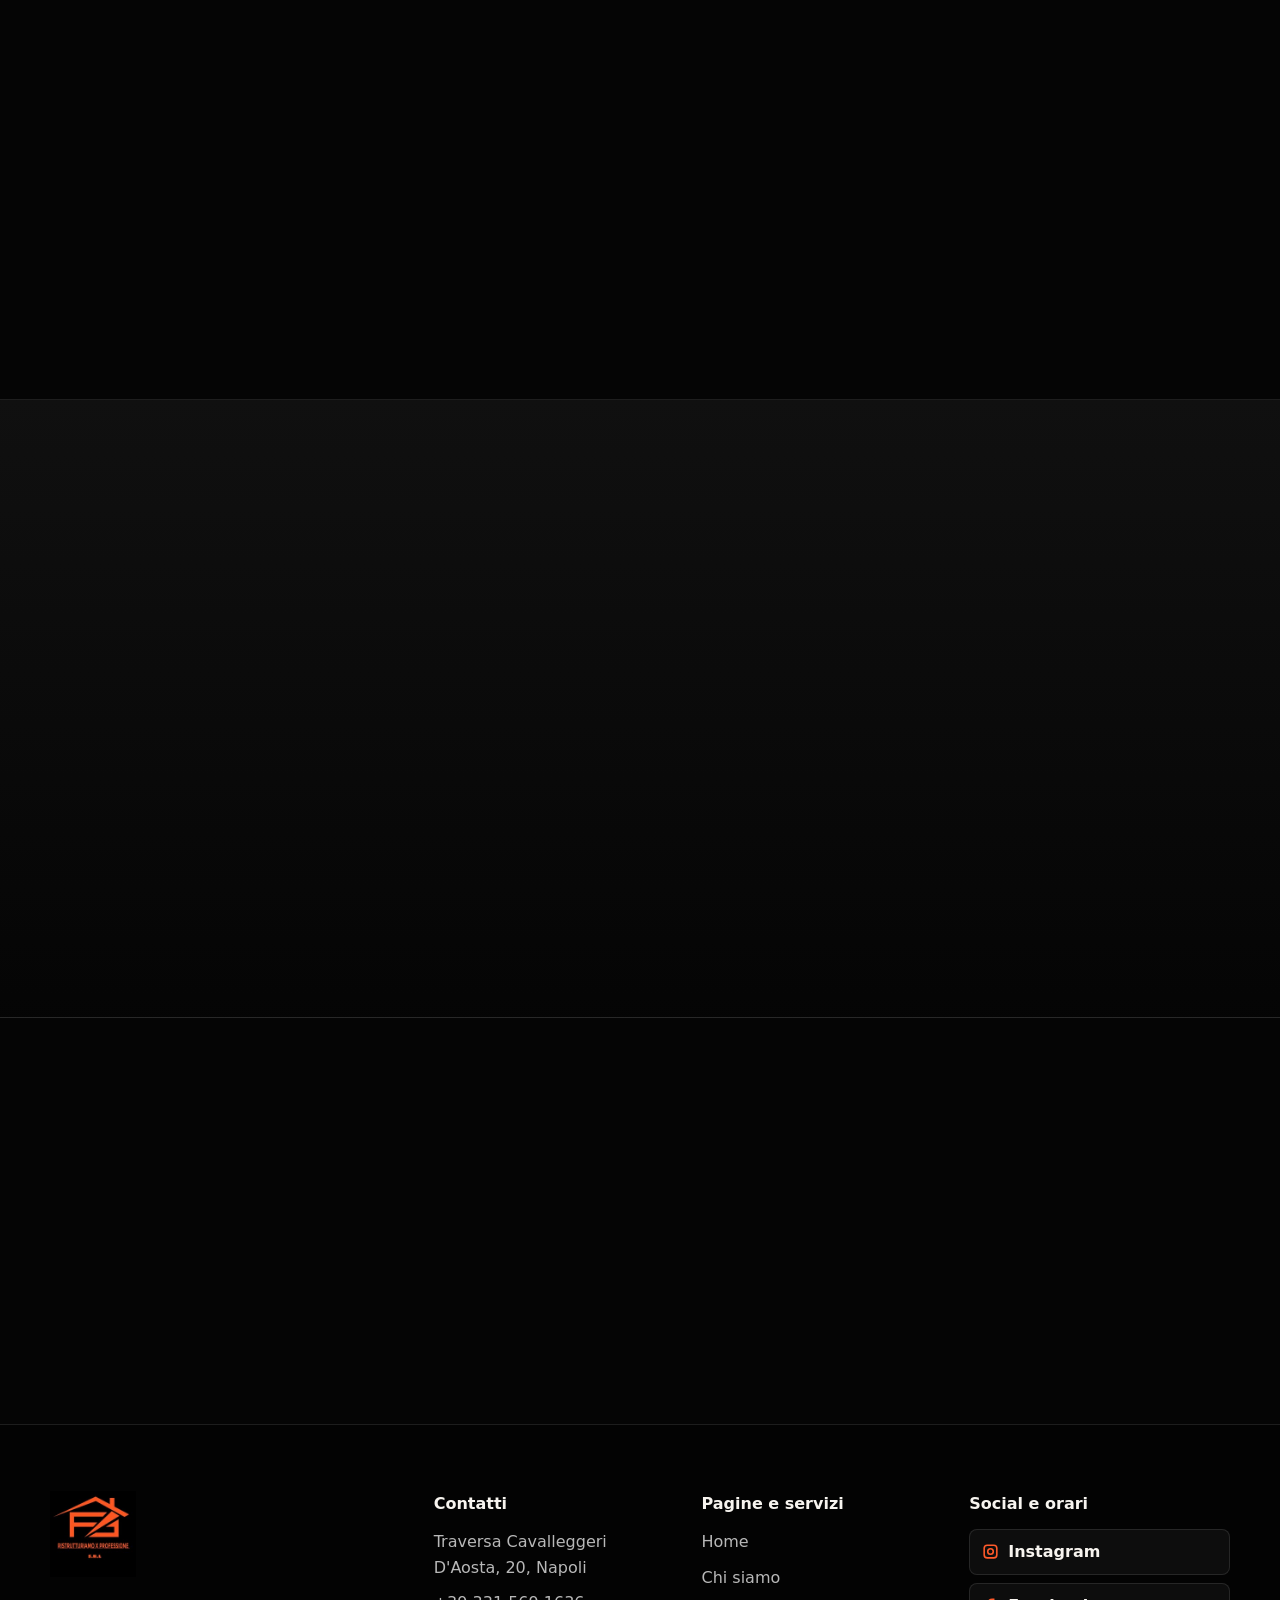
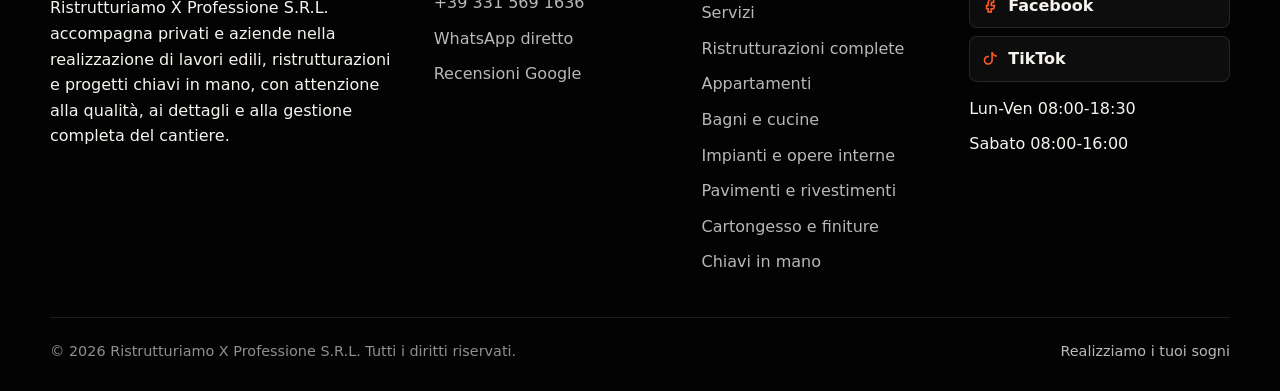
==== commit 88905fc6: "Improve mobile flows and site navigation" ====
--- a/outputs/chi-siamo.html
+++ b/outputs/chi-siamo.html
@@ -3,6 +3,7 @@
 <head>
   <meta charset="utf-8">
   <meta name="viewport" content="width=device-width, initial-scale=1">
+  <meta name="theme-color" content="#050505">
   <title>Chi siamo | Ristrutturiamo X Professione S.R.L.</title>
   <meta name="description" content="Metodo, passione e professionalità per ristrutturazioni e lavori edili a Napoli. Guarda il video aziendale e alcune trasformazioni prima/dopo.">
   <link rel="stylesheet" href="assets/css/styles.css">
@@ -15,6 +16,19 @@
         <span class="eyebrow">Chi siamo</span>
         <h1>Ristrutturiamo con metodo, passione e professionalità</h1>
         <p class="lead">Ristrutturiamo X Professione S.R.L. nasce con l'obiettivo di offrire un servizio edile completo, preciso e orientato alla qualità. Ogni progetto viene seguito con attenzione, dalla prima valutazione fino alla consegna finale, mettendo al centro le esigenze del cliente, la cura dei dettagli e la funzionalità degli spazi.</p>
+      </div>
+    </section>
+
+    <section class="section-compact section-graphite">
+      <div class="container">
+        <div class="section-head reveal">
+          <div>
+            <span class="eyebrow">Percorso cliente</span>
+            <h2>Conosci l'azienda e passa al contatto in modo semplice</h2>
+          </div>
+          <p>Metodo, lavori reali e contatto diretto restano sempre collegati, anche da mobile.</p>
+        </div>
+        <div class="reveal" data-flow-cards></div>
       </div>
     </section>
 
@@ -155,6 +169,6 @@
     </section>
   </main>
   <div data-footer></div>
-  <script src="assets/js/main.js"></script>
+  <script src="assets/js/main.js" defer></script>
 </body>
 </html>
--- a/outputs/assets/css/styles.css
+++ b/outputs/assets/css/styles.css
@@ -311,6 +311,84 @@
   display: none;
 }
 
+.mobile-flow-block {
+  display: none;
+}
+
+.flow-grid {
+  display: grid;
+  grid-template-columns: repeat(4, minmax(0, 1fr));
+  gap: 12px;
+}
+
+.flow-card {
+  position: relative;
+  min-height: 154px;
+  display: grid;
+  align-content: end;
+  gap: 7px;
+  padding: 18px;
+  border: 1px solid var(--line);
+  border-radius: var(--radius);
+  background:
+    linear-gradient(135deg, rgba(255, 59, 31, 0.12), transparent 48%),
+    rgba(255, 255, 255, 0.045);
+  box-shadow: var(--shadow);
+  overflow: hidden;
+  transition: transform 220ms cubic-bezier(.2, .8, .2, 1), border-color 220ms ease, background 220ms ease;
+}
+
+.flow-card:hover {
+  transform: translateY(-4px);
+  border-color: var(--line-strong);
+  background:
+    linear-gradient(135deg, rgba(255, 59, 31, 0.18), transparent 48%),
+    rgba(255, 255, 255, 0.06);
+}
+
+.flow-number {
+  position: absolute;
+  top: 14px;
+  left: 16px;
+  color: rgba(247, 244, 239, 0.28);
+  font-size: 1.8rem;
+  font-weight: 950;
+  line-height: 1;
+}
+
+.flow-icon {
+  width: 42px;
+  height: 42px;
+  display: inline-grid;
+  place-items: center;
+  border: 1px solid var(--line-strong);
+  border-radius: var(--radius);
+  color: var(--orange-2);
+  background: rgba(255, 59, 31, 0.1);
+}
+
+.flow-icon svg {
+  width: 21px;
+  height: 21px;
+  stroke: currentColor;
+  stroke-width: 2;
+  fill: none;
+}
+
+.flow-card strong {
+  font-size: 1.02rem;
+  line-height: 1.2;
+}
+
+.flow-card small {
+  color: var(--muted);
+  line-height: 1.35;
+}
+
+.mobile-quickbar {
+  display: none;
+}
+
 .menu-toggle {
   display: none;
   width: 44px;
@@ -329,6 +407,18 @@
   margin: 4px auto;
   background: currentColor;
   transition: transform 180ms ease, opacity 180ms ease;
+}
+
+.menu-toggle[aria-expanded="true"] span:nth-child(1) {
+  transform: translateY(6px) rotate(45deg);
+}
+
+.menu-toggle[aria-expanded="true"] span:nth-child(2) {
+  opacity: 0;
+}
+
+.menu-toggle[aria-expanded="true"] span:nth-child(3) {
+  transform: translateY(-6px) rotate(-45deg);
 }
 
 .btn {
@@ -1565,9 +1655,15 @@
 }
 
 @media (max-width: 1040px) {
+  body.nav-open {
+    overflow: hidden;
+  }
+
   .main-nav {
     position: fixed;
     inset: 78px 16px auto 16px;
+    max-height: calc(100vh - 102px);
+    overflow: auto;
     display: none;
     flex-direction: column;
     align-items: stretch;
@@ -1670,6 +1766,54 @@
     font-size: 0.82rem;
   }
 
+  .mobile-flow-block {
+    display: grid;
+    gap: 10px;
+    margin-top: 6px;
+    padding: 12px;
+    border: 1px solid var(--line);
+    border-radius: var(--radius);
+    background: rgba(255, 255, 255, 0.035);
+  }
+
+  .mobile-flow-block > span {
+    color: var(--muted);
+    font-size: 0.82rem;
+    font-weight: 900;
+    text-transform: uppercase;
+  }
+
+  .mobile-flow-block .flow-grid {
+    grid-template-columns: 1fr 1fr;
+    gap: 8px;
+  }
+
+  .mobile-flow-block .flow-card {
+    min-height: 98px;
+    padding: 12px;
+    box-shadow: none;
+  }
+
+  .mobile-flow-block .flow-number {
+    top: 10px;
+    left: 12px;
+    font-size: 1.18rem;
+  }
+
+  .mobile-flow-block .flow-icon {
+    width: 32px;
+    height: 32px;
+  }
+
+  .mobile-flow-block .flow-icon svg {
+    width: 17px;
+    height: 17px;
+  }
+
+  .mobile-flow-block .flow-card small {
+    display: none;
+  }
+
   .trust-grid,
   .steps {
     grid-template-columns: repeat(2, minmax(0, 1fr));
@@ -1752,6 +1896,7 @@
   .grid-3,
   .before-after-grid,
   .social-showcase,
+  .flow-grid,
   .trust-grid,
   .steps,
   .footer-grid {
@@ -1763,6 +1908,10 @@
     padding: 64px 0;
   }
 
+  main {
+    padding-bottom: 78px;
+  }
+
   .section-head,
   .review-band {
     display: grid;
@@ -1799,7 +1948,7 @@
 
   .chatbot {
     right: 14px;
-    bottom: 14px;
+    bottom: 86px;
   }
 
   .chatbot-fab strong {
@@ -1817,6 +1966,56 @@
 
   .chatbot-form {
     grid-template-columns: 1fr;
+  }
+
+  .mobile-quickbar {
+    position: fixed;
+    left: 10px;
+    right: 10px;
+    bottom: 10px;
+    z-index: 86;
+    display: grid;
+    grid-template-columns: repeat(4, minmax(0, 1fr));
+    gap: 6px;
+    padding: 8px;
+    border: 1px solid rgba(255, 90, 42, 0.28);
+    border-radius: var(--radius);
+    background: rgba(5, 5, 5, 0.92);
+    backdrop-filter: blur(18px);
+    box-shadow: 0 18px 52px rgba(0, 0, 0, 0.48);
+  }
+
+  .mobile-quickbar a {
+    min-width: 0;
+    min-height: 48px;
+    display: grid;
+    place-items: center;
+    gap: 3px;
+    padding: 6px 4px;
+    border: 1px solid rgba(255, 255, 255, 0.08);
+    border-radius: var(--radius);
+    color: var(--warm);
+    background: rgba(255, 255, 255, 0.04);
+    font-size: 0.72rem;
+    font-weight: 900;
+  }
+
+  .mobile-quickbar a:nth-child(3) {
+    color: #160604;
+    background: linear-gradient(135deg, var(--orange), var(--orange-2));
+  }
+
+  .mobile-quickbar span {
+    display: grid;
+    place-items: center;
+  }
+
+  .mobile-quickbar svg {
+    width: 18px;
+    height: 18px;
+    stroke: currentColor;
+    stroke-width: 2;
+    fill: none;
   }
 }
 
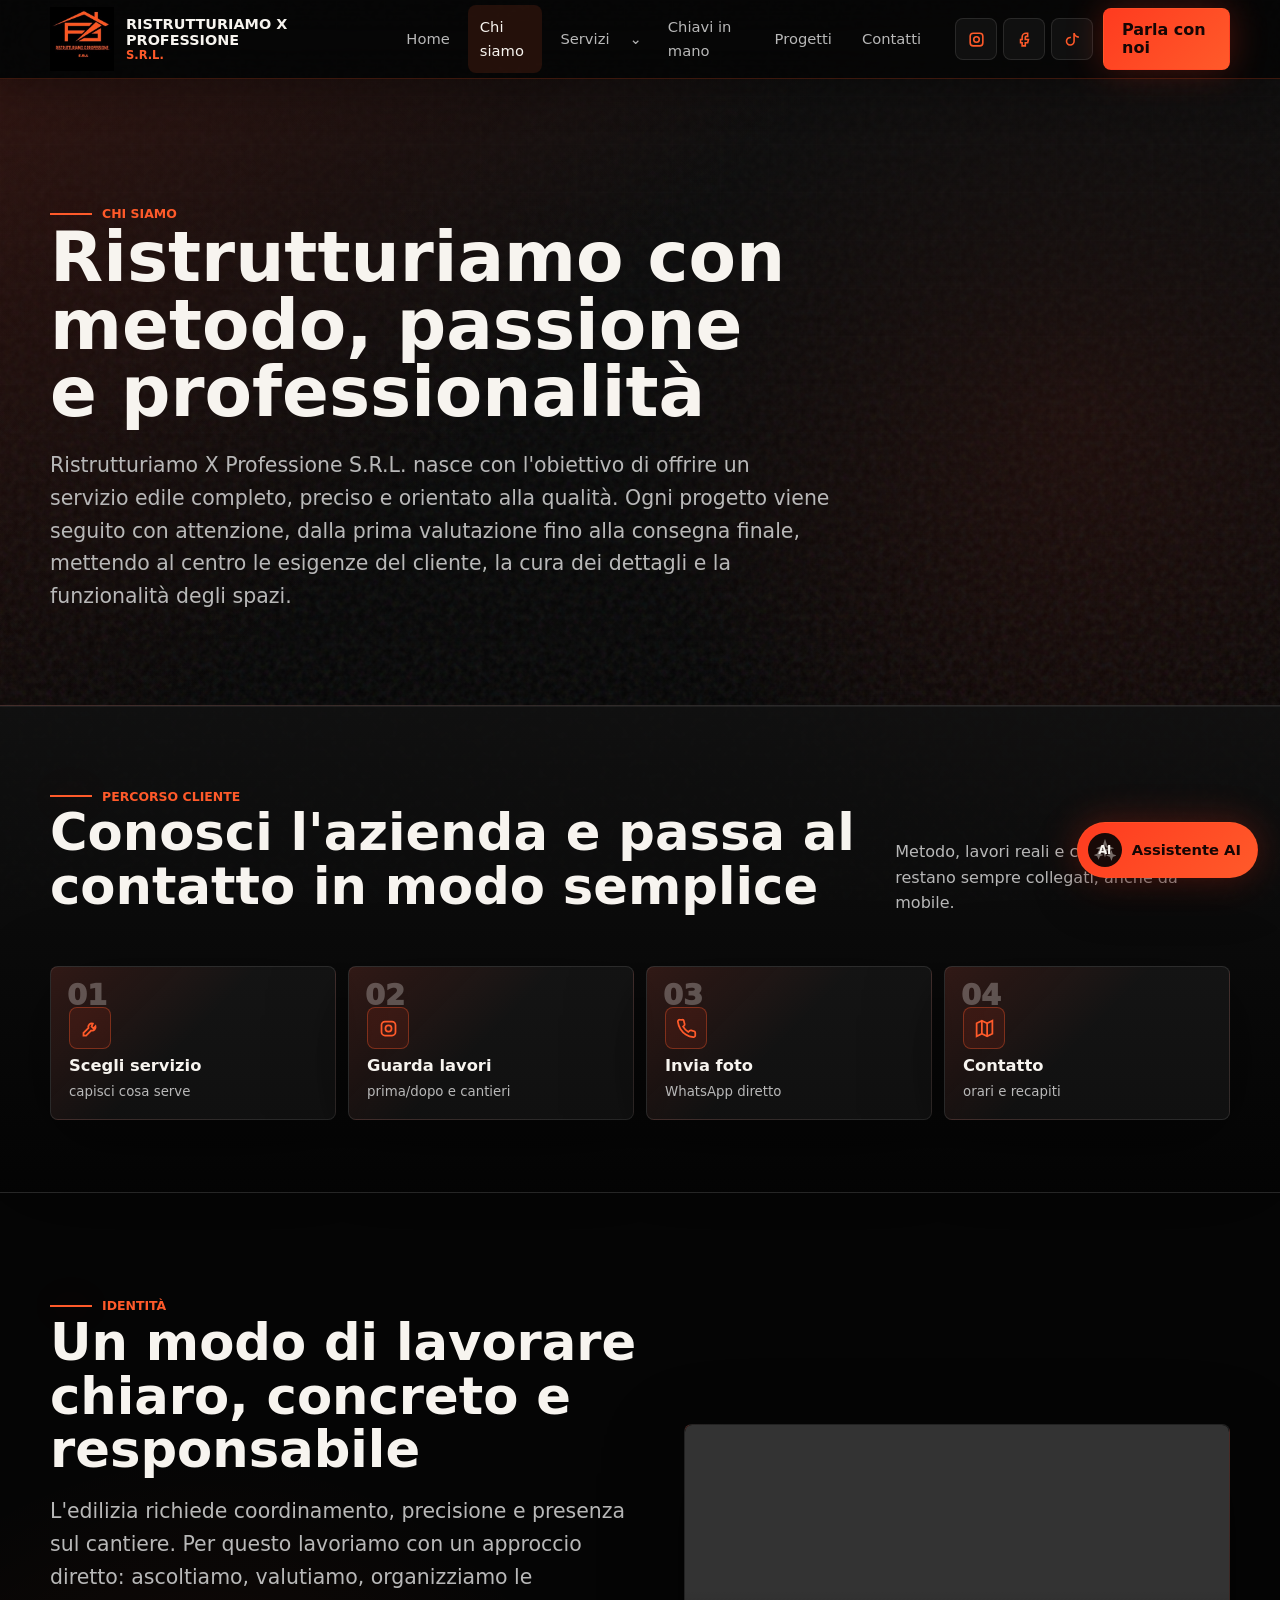
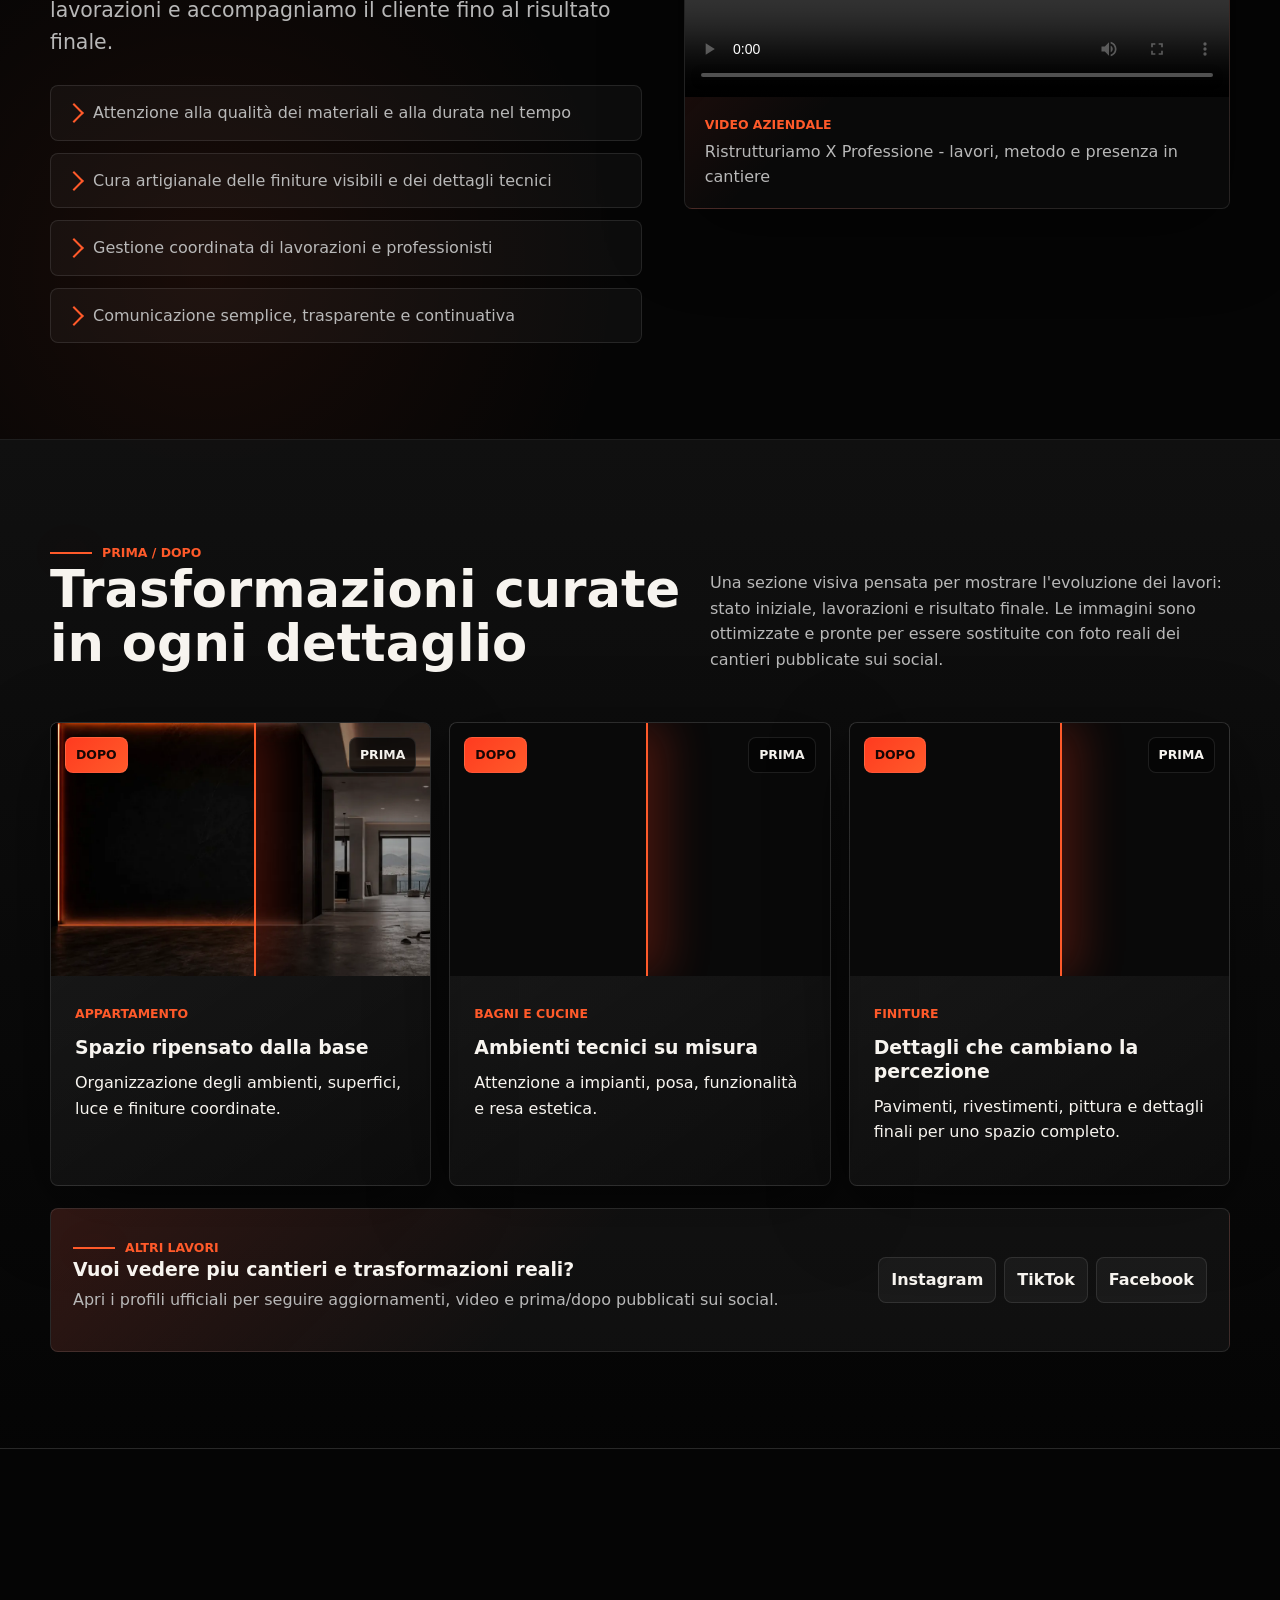
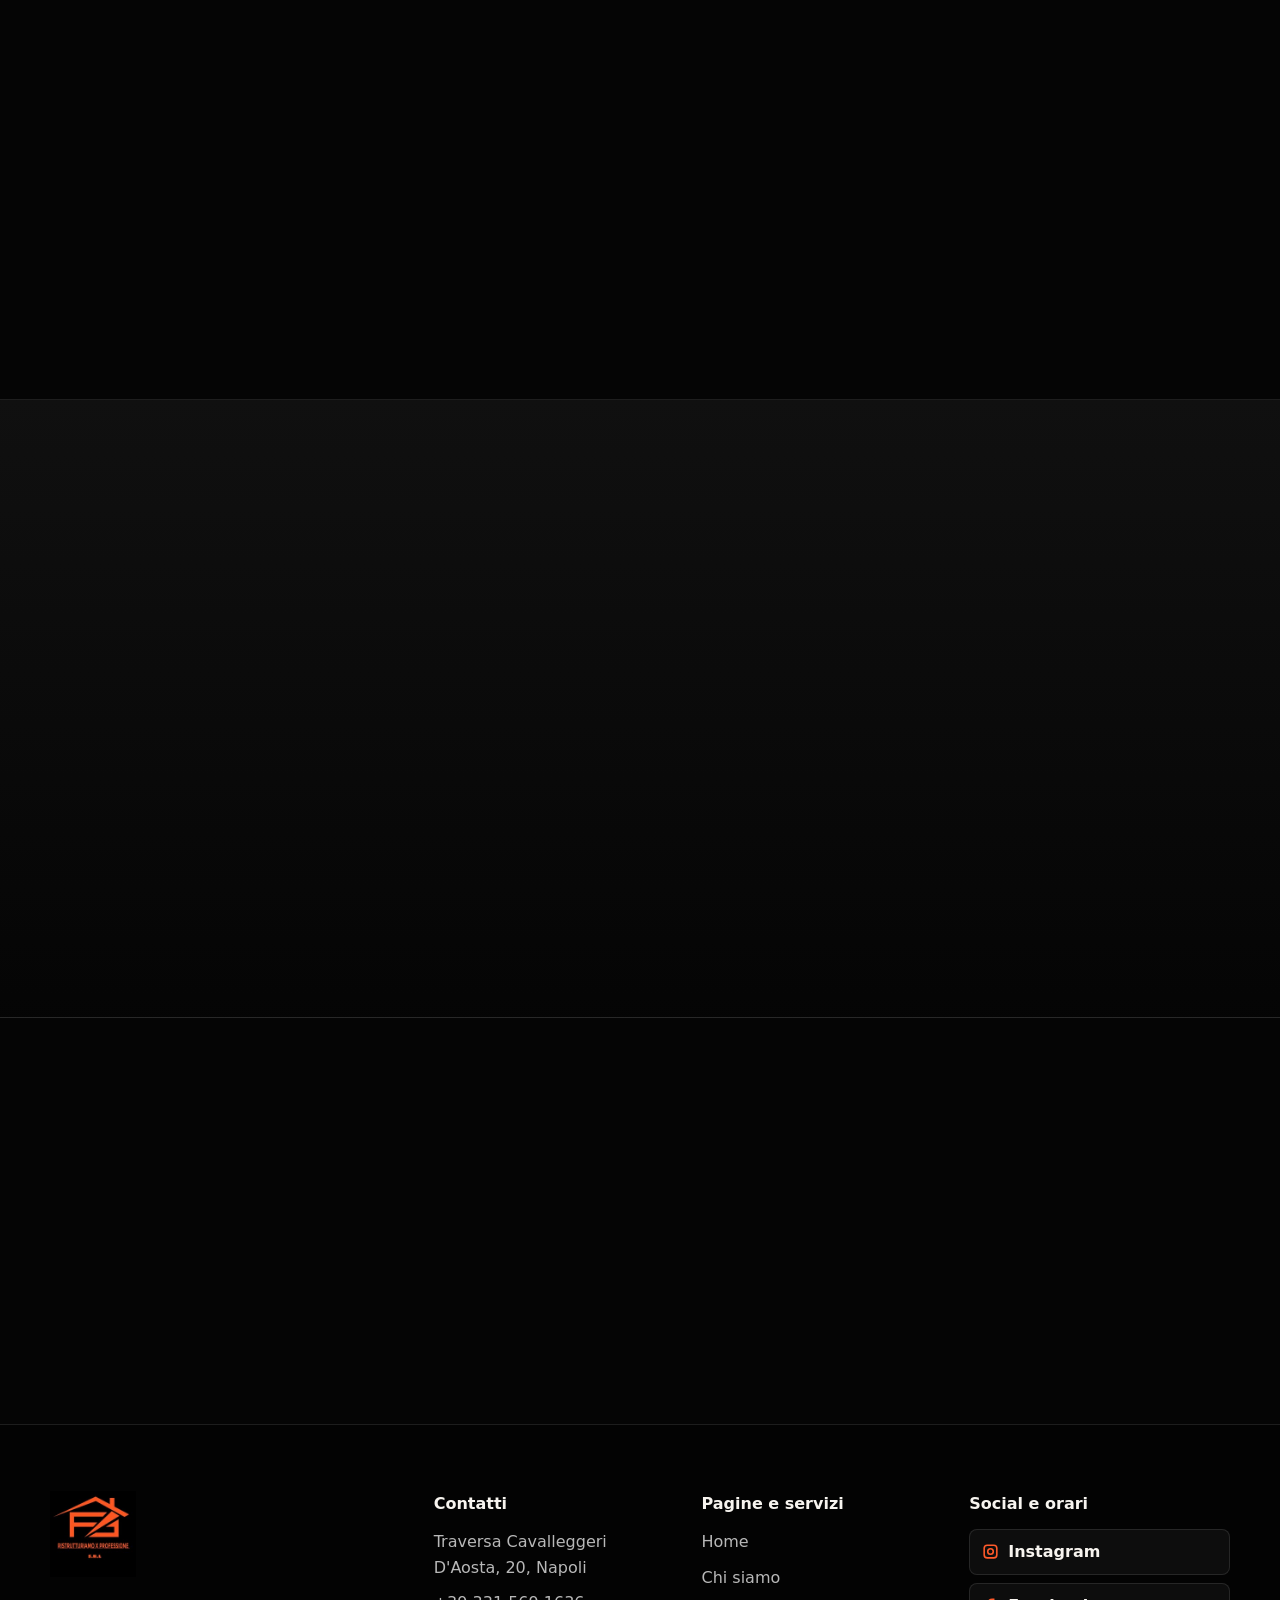
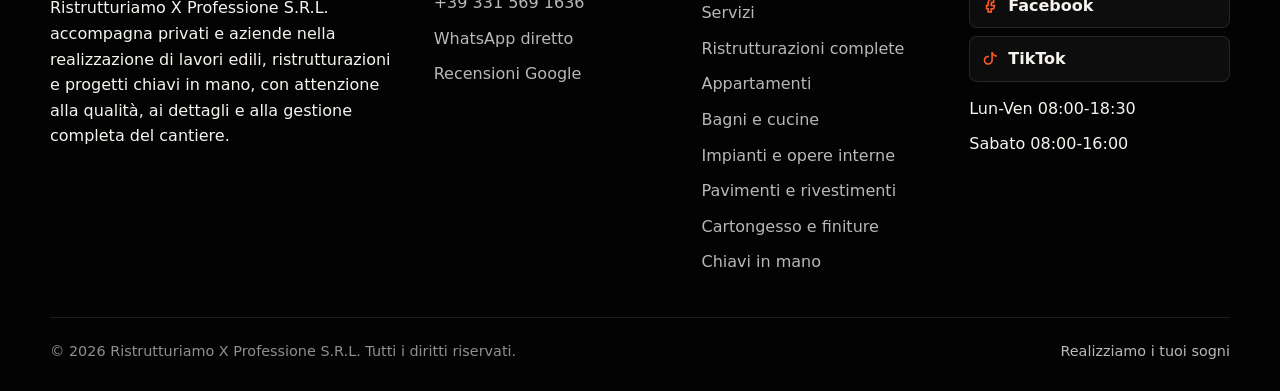
==== commit e2d03e66: "Replace about page video" ====
--- a/outputs/chi-siamo.html
+++ b/outputs/chi-siamo.html
@@ -46,13 +46,13 @@
           </ul>
         </div>
         <figure class="video-shell reveal">
-          <video class="company-video" controls preload="metadata" playsinline poster="assets/images/poster-intervista-storytime.jpg">
-            <source src="assets/videos/intervista-luigi-mangione-ristrutturiamo-x-professione.mp4" type="video/mp4">
+          <video class="company-video" controls preload="metadata" playsinline>
+            <source src="assets/videos/video-azienda-ristrutturiamo-x-professione-2026.mp4" type="video/mp4">
             Il tuo browser non supporta la riproduzione video.
           </video>
           <figcaption>
-            <span>Intervista</span>
-            Ai microfoni con Luigi Mangione - Ristrutturiamo X Professione
+            <span>Video aziendale</span>
+            Ristrutturiamo X Professione - lavori, metodo e presenza in cantiere
           </figcaption>
         </figure>
       </div>
--- a/outputs/assets/css/styles.css
+++ b/outputs/assets/css/styles.css
@@ -885,9 +885,9 @@
 .company-video {
   display: block;
   width: 100%;
-  aspect-ratio: 16 / 9;
-  max-height: 560px;
-  object-fit: cover;
+  height: auto;
+  max-height: min(720px, 74vh);
+  object-fit: contain;
   background: #000;
 }
 
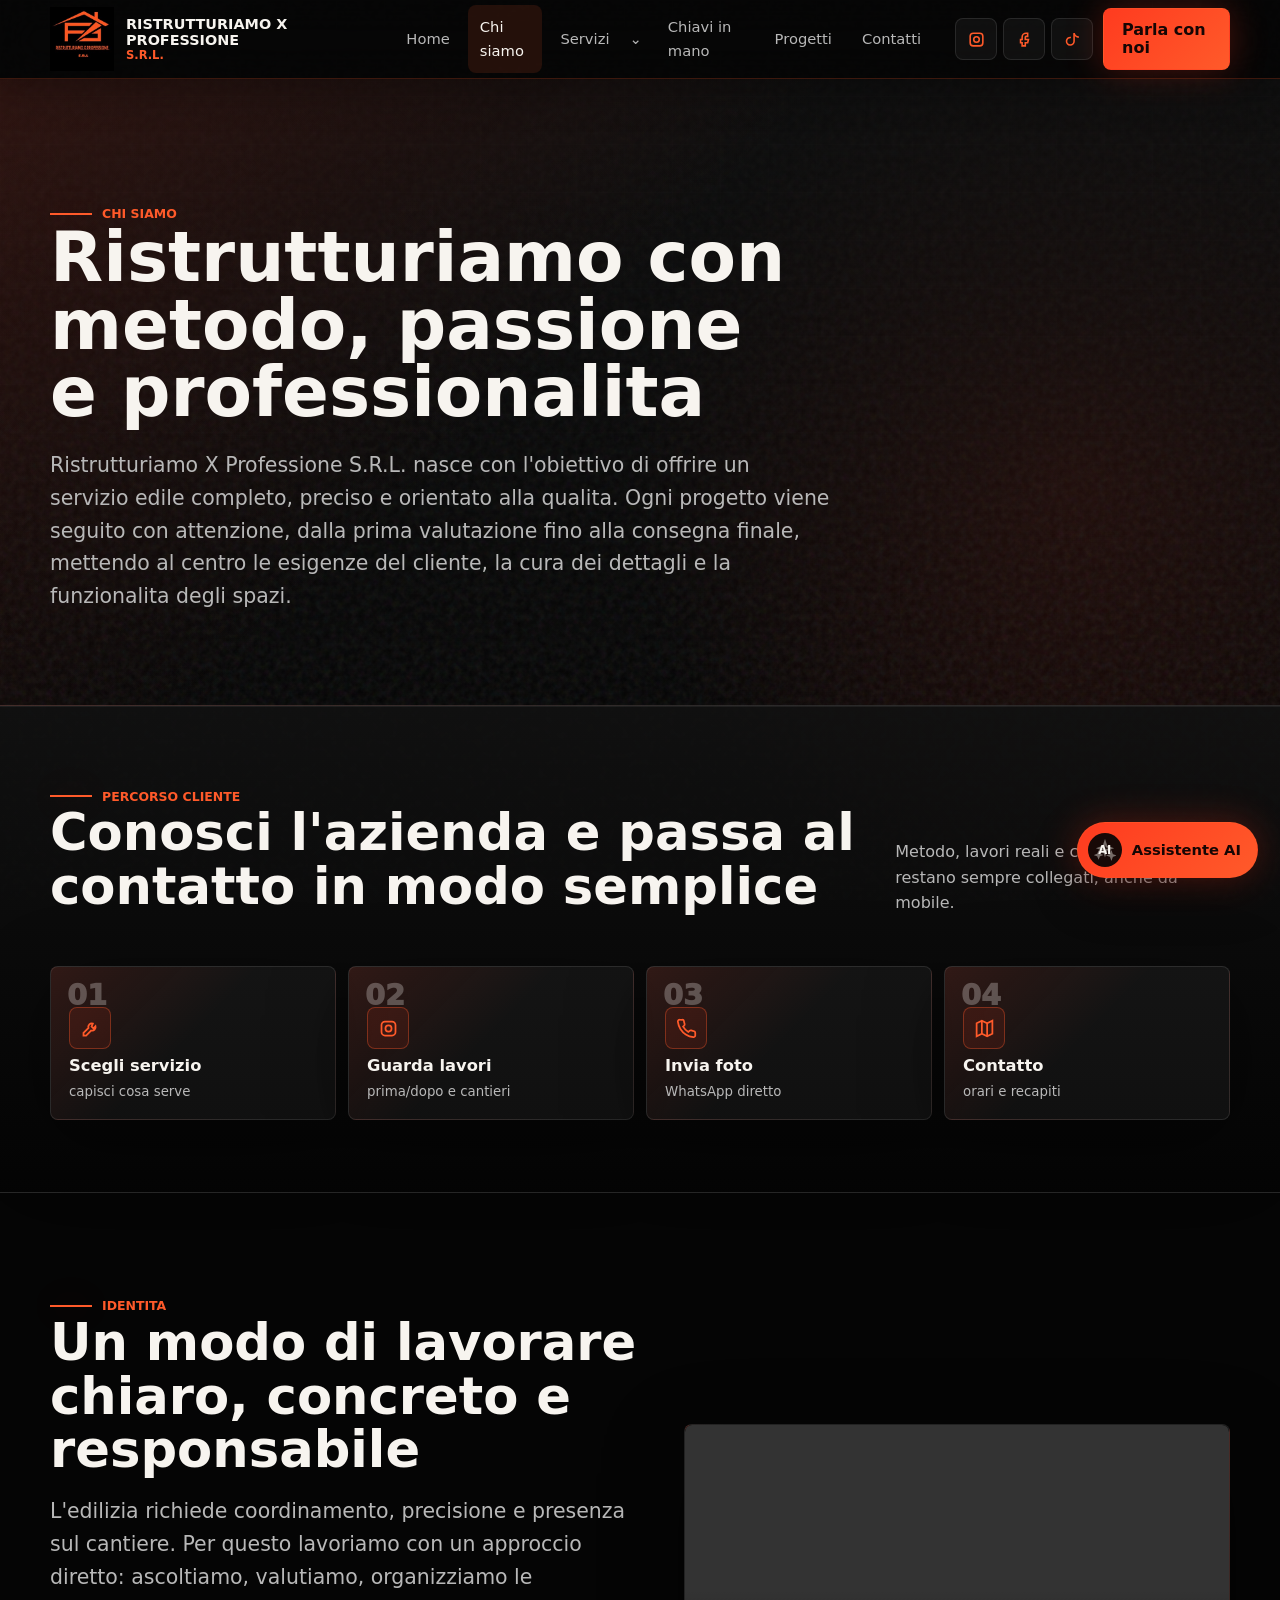
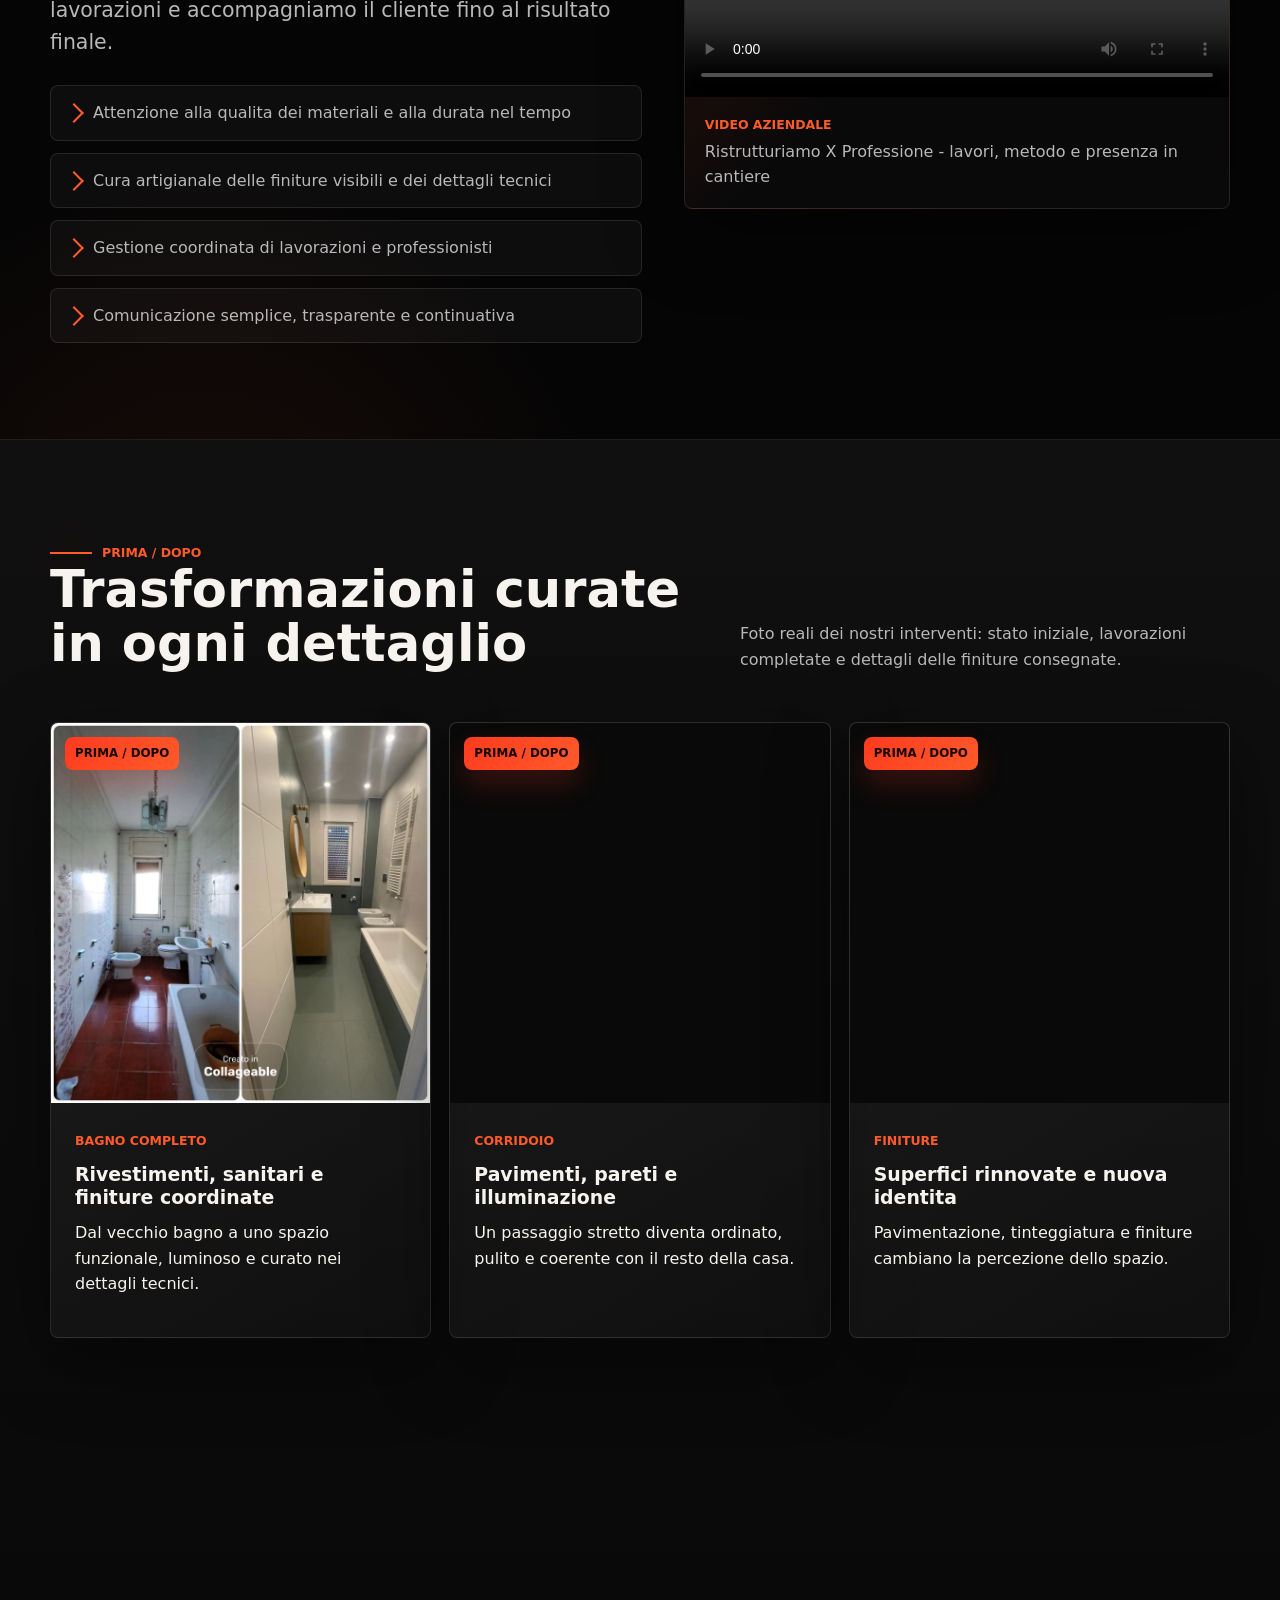
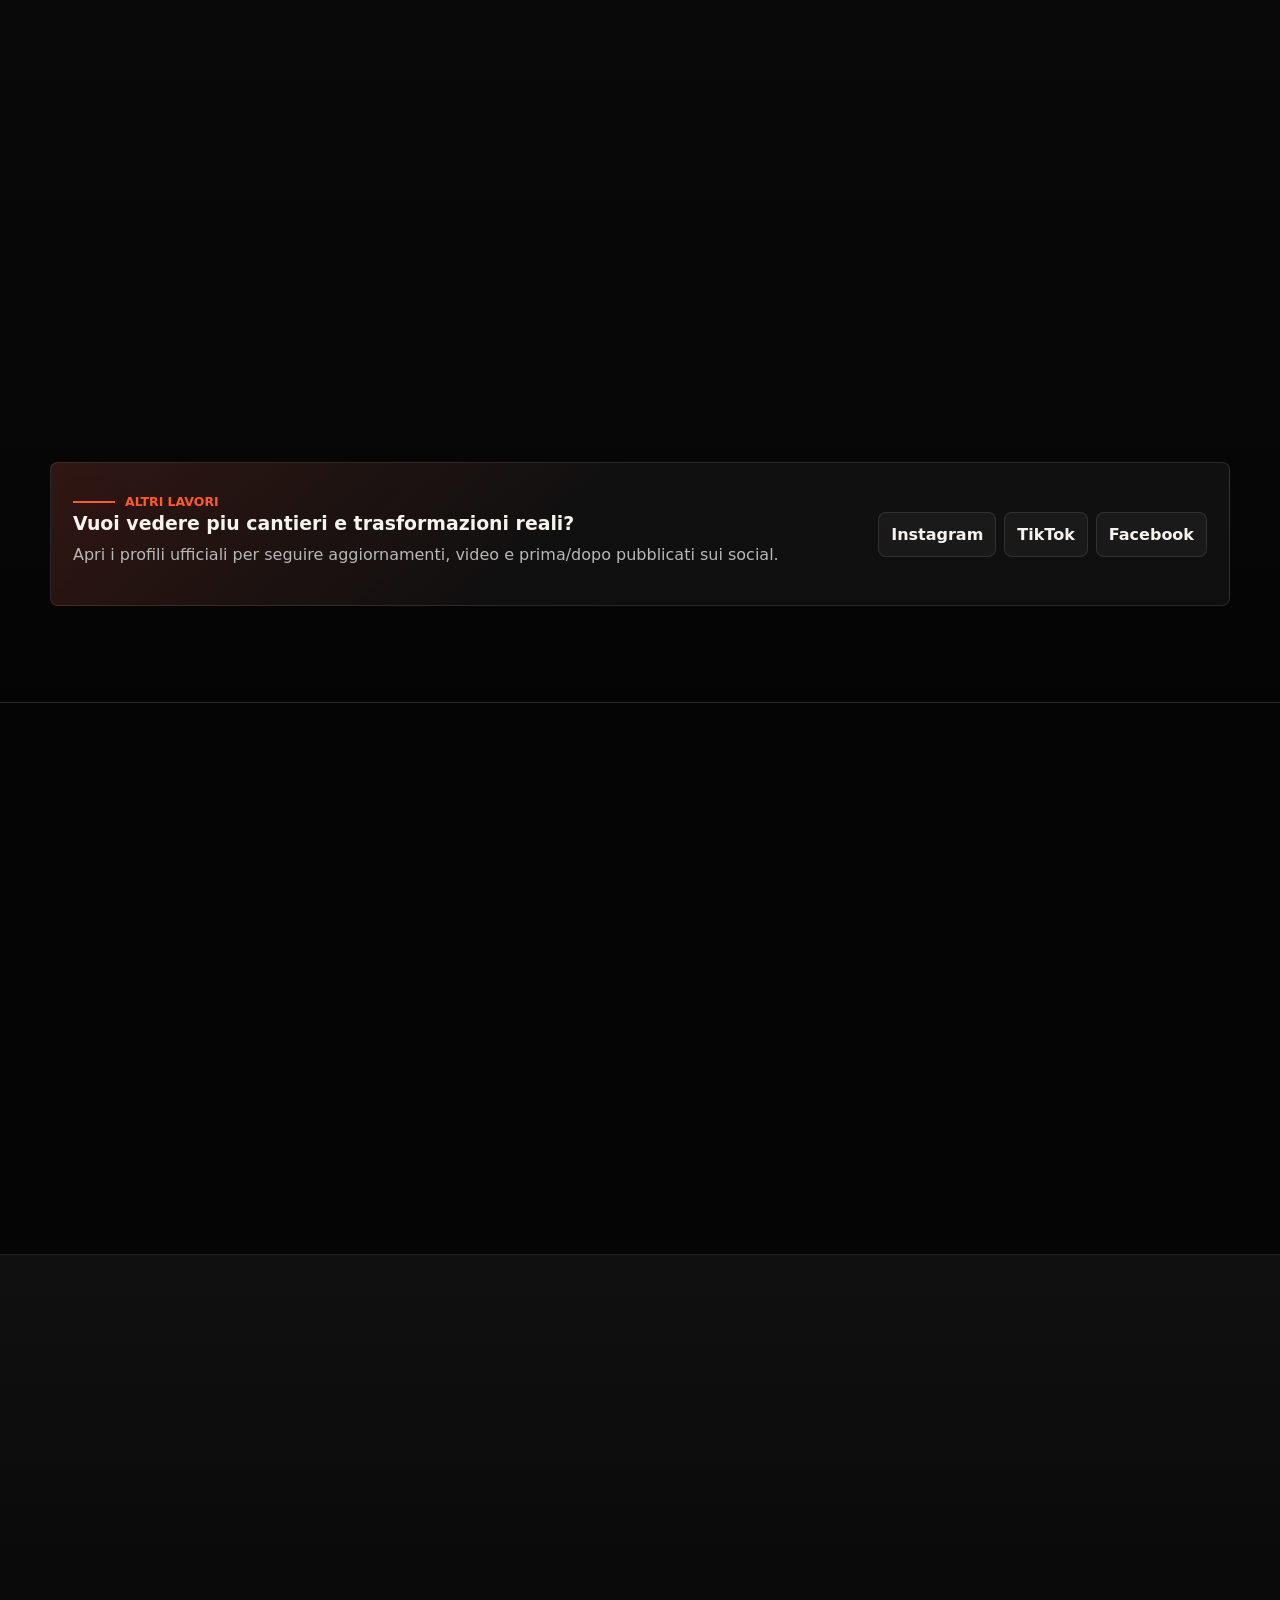
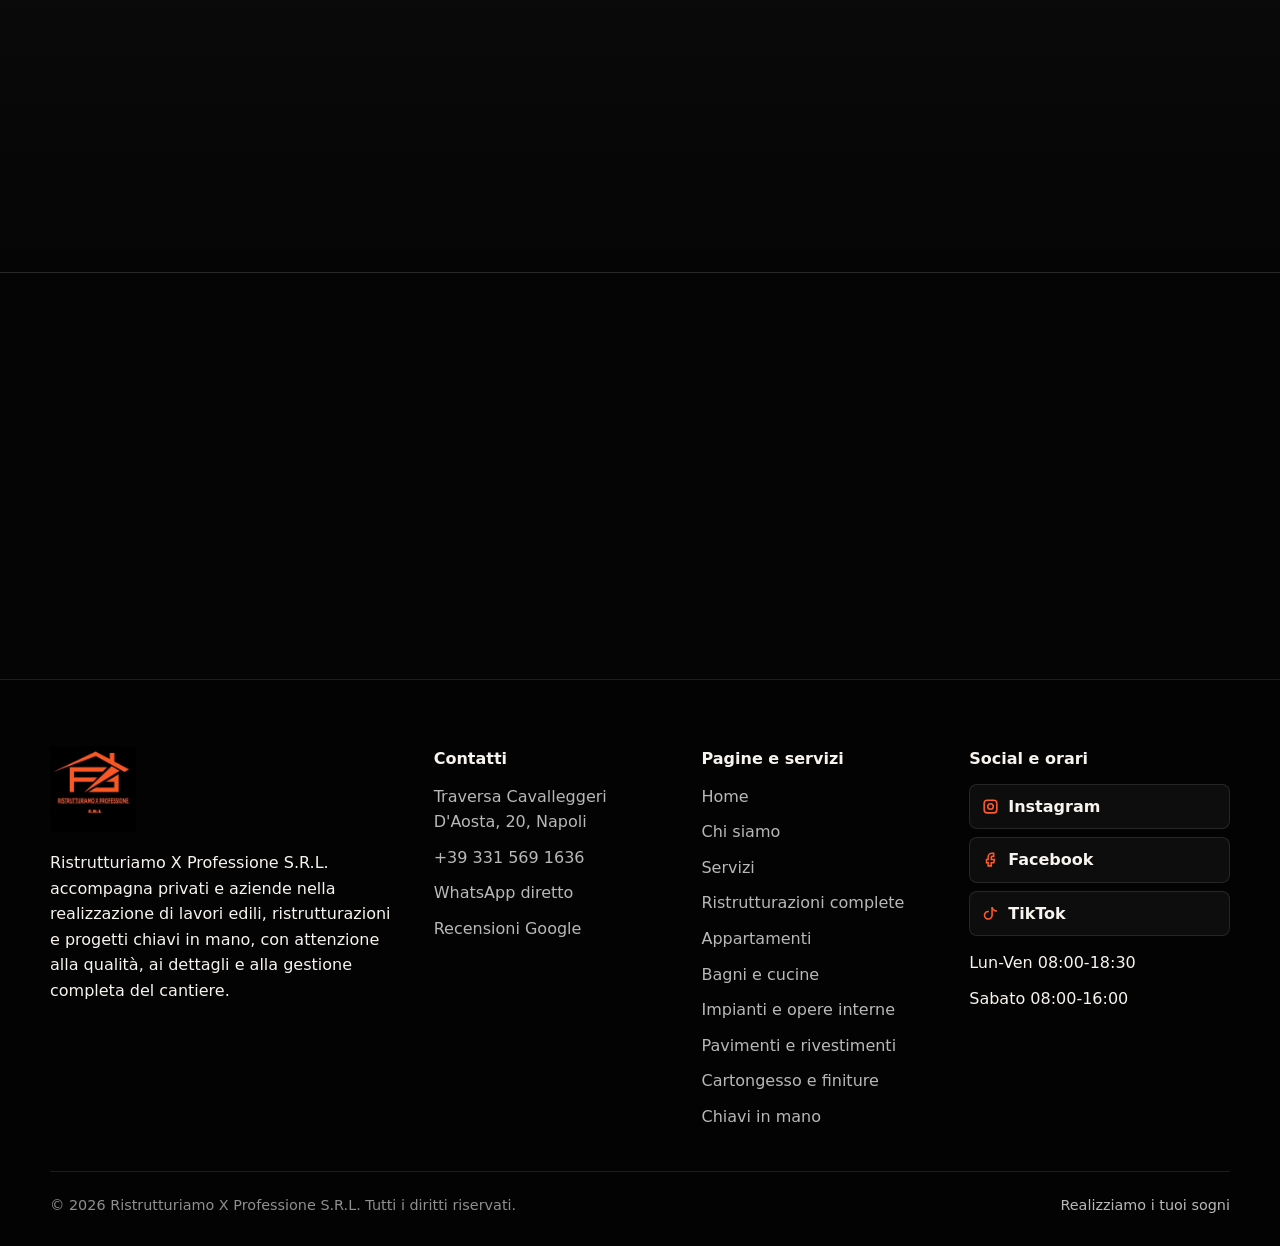
==== commit 1cc561bf: "Replace generated images with real project photos" ====
--- a/outputs/chi-siamo.html
+++ b/outputs/chi-siamo.html
@@ -5,7 +5,7 @@
   <meta name="viewport" content="width=device-width, initial-scale=1">
   <meta name="theme-color" content="#050505">
   <title>Chi siamo | Ristrutturiamo X Professione S.R.L.</title>
-  <meta name="description" content="Metodo, passione e professionalità per ristrutturazioni e lavori edili a Napoli. Guarda il video aziendale e alcune trasformazioni prima/dopo.">
+  <meta name="description" content="Metodo, passione e professionalita per ristrutturazioni e lavori edili a Napoli. Guarda il video aziendale e alcune trasformazioni prima/dopo.">
   <link rel="stylesheet" href="assets/css/styles.css">
 </head>
 <body data-page="chi-siamo">
@@ -14,8 +14,8 @@
     <section class="page-hero">
       <div class="container reveal">
         <span class="eyebrow">Chi siamo</span>
-        <h1>Ristrutturiamo con metodo, passione e professionalità</h1>
-        <p class="lead">Ristrutturiamo X Professione S.R.L. nasce con l'obiettivo di offrire un servizio edile completo, preciso e orientato alla qualità. Ogni progetto viene seguito con attenzione, dalla prima valutazione fino alla consegna finale, mettendo al centro le esigenze del cliente, la cura dei dettagli e la funzionalità degli spazi.</p>
+        <h1>Ristrutturiamo con metodo, passione e professionalita</h1>
+        <p class="lead">Ristrutturiamo X Professione S.R.L. nasce con l'obiettivo di offrire un servizio edile completo, preciso e orientato alla qualita. Ogni progetto viene seguito con attenzione, dalla prima valutazione fino alla consegna finale, mettendo al centro le esigenze del cliente, la cura dei dettagli e la funzionalita degli spazi.</p>
       </div>
     </section>
 
@@ -35,11 +35,11 @@
     <section class="section">
       <div class="container split">
         <div class="reveal">
-          <span class="eyebrow">Identità</span>
+          <span class="eyebrow">Identita</span>
           <h2>Un modo di lavorare chiaro, concreto e responsabile</h2>
           <p class="lead">L'edilizia richiede coordinamento, precisione e presenza sul cantiere. Per questo lavoriamo con un approccio diretto: ascoltiamo, valutiamo, organizziamo le lavorazioni e accompagniamo il cliente fino al risultato finale.</p>
           <ul class="quote-list">
-            <li>Attenzione alla qualità dei materiali e alla durata nel tempo</li>
+            <li>Attenzione alla qualita dei materiali e alla durata nel tempo</li>
             <li>Cura artigianale delle finiture visibili e dei dettagli tecnici</li>
             <li>Gestione coordinata di lavorazioni e professionisti</li>
             <li>Comunicazione semplice, trasparente e continuativa</li>
@@ -65,46 +65,73 @@
             <span class="eyebrow">Prima / Dopo</span>
             <h2>Trasformazioni curate in ogni dettaglio</h2>
           </div>
-          <p>Una sezione visiva pensata per mostrare l'evoluzione dei lavori: stato iniziale, lavorazioni e risultato finale. Le immagini sono ottimizzate e pronte per essere sostituite con foto reali dei cantieri pubblicate sui social.</p>
+          <p>Foto reali dei nostri interventi: stato iniziale, lavorazioni completate e dettagli delle finiture consegnate.</p>
         </div>
         <div class="before-after-grid">
           <article class="before-after-card reveal">
-            <div class="compare" style="--split: 54%">
-              <img src="assets/images/lavoro-1-appartamento-prima.webp" alt="Prima della ristrutturazione appartamento" loading="lazy" decoding="async">
-              <div class="after-layer"><img src="assets/images/lavoro-1-appartamento-dopo.webp" alt="Dopo la ristrutturazione appartamento" loading="lazy" decoding="async"></div>
-              <span class="compare-label before">Prima</span>
-              <span class="compare-label after">Dopo</span>
-            </div>
-            <div class="project-body">
-              <span class="tag">Appartamento</span>
-              <h3>Spazio ripensato dalla base</h3>
-              <p>Organizzazione degli ambienti, superfici, luce e finiture coordinate.</p>
-            </div>
-          </article>
-          <article class="before-after-card reveal">
-            <div class="compare" style="--split: 52%">
-              <img src="assets/images/lavoro-2-bagno-cucina-prima.webp" alt="Prima dei lavori bagno e cucina" loading="lazy" decoding="async">
-              <div class="after-layer"><img src="assets/images/lavoro-2-bagno-cucina-dopo.webp" alt="Dopo i lavori bagno e cucina" loading="lazy" decoding="async"></div>
-              <span class="compare-label before">Prima</span>
-              <span class="compare-label after">Dopo</span>
-            </div>
-            <div class="project-body">
-              <span class="tag">Bagni e cucine</span>
-              <h3>Ambienti tecnici su misura</h3>
-              <p>Attenzione a impianti, posa, funzionalità e resa estetica.</p>
-            </div>
-          </article>
-          <article class="before-after-card reveal">
-            <div class="compare" style="--split: 56%">
-              <img src="assets/images/lavoro-3-finiture-prima.webp" alt="Prima delle finiture interne" loading="lazy" decoding="async">
-              <div class="after-layer"><img src="assets/images/lavoro-3-finiture-dopo.webp" alt="Dopo le finiture interne" loading="lazy" decoding="async"></div>
-              <span class="compare-label before">Prima</span>
-              <span class="compare-label after">Dopo</span>
+            <div class="work-photo">
+              <img src="assets/images/lavori-reali/prima-dopo-bagno.webp" alt="Prima e dopo ristrutturazione bagno completo" loading="lazy" decoding="async">
+              <span class="work-badge">Prima / Dopo</span>
+            </div>
+            <div class="project-body">
+              <span class="tag">Bagno completo</span>
+              <h3>Rivestimenti, sanitari e finiture coordinate</h3>
+              <p>Dal vecchio bagno a uno spazio funzionale, luminoso e curato nei dettagli tecnici.</p>
+            </div>
+          </article>
+          <article class="before-after-card reveal">
+            <div class="work-photo">
+              <img src="assets/images/lavori-reali/prima-dopo-corridoio.webp" alt="Prima e dopo corridoio con pavimento effetto legno" loading="lazy" decoding="async">
+              <span class="work-badge">Prima / Dopo</span>
+            </div>
+            <div class="project-body">
+              <span class="tag">Corridoio</span>
+              <h3>Pavimenti, pareti e illuminazione</h3>
+              <p>Un passaggio stretto diventa ordinato, pulito e coerente con il resto della casa.</p>
+            </div>
+          </article>
+          <article class="before-after-card reveal">
+            <div class="work-photo">
+              <img src="assets/images/lavori-reali/prima-dopo-camera.webp" alt="Prima e dopo stanza con parquet e parete rossa" loading="lazy" decoding="async">
+              <span class="work-badge">Prima / Dopo</span>
             </div>
             <div class="project-body">
               <span class="tag">Finiture</span>
-              <h3>Dettagli che cambiano la percezione</h3>
-              <p>Pavimenti, rivestimenti, pittura e dettagli finali per uno spazio completo.</p>
+              <h3>Superfici rinnovate e nuova identita</h3>
+              <p>Pavimentazione, tinteggiatura e finiture cambiano la percezione dello spazio.</p>
+            </div>
+          </article>
+          <article class="before-after-card reveal">
+            <div class="work-photo is-tall">
+              <img src="assets/images/lavori-reali/bagno-verde-finitura-01.webp" alt="Bagno finito con rivestimento verde, vasca e mobile lavabo" loading="lazy" decoding="async">
+              <span class="work-badge">Dettaglio finito</span>
+            </div>
+            <div class="project-body">
+              <span class="tag">Bagno</span>
+              <h3>Posa precisa e arredo coordinato</h3>
+              <p>Materiali, luce e componenti installati con attenzione alla resa finale.</p>
+            </div>
+          </article>
+          <article class="before-after-card reveal">
+            <div class="work-photo is-tall">
+              <img src="assets/images/lavori-reali/camera-parquet-finitura.webp" alt="Camera ristrutturata con pavimento effetto legno e parete decorativa" loading="lazy" decoding="async">
+              <span class="work-badge">Finiture</span>
+            </div>
+            <div class="project-body">
+              <span class="tag">Interni</span>
+              <h3>Pavimento e dettagli di finitura</h3>
+              <p>Una stanza pronta per essere arredata, con superfici pulite e linee ordinate.</p>
+            </div>
+          </article>
+          <article class="before-after-card reveal">
+            <div class="work-photo is-tall">
+              <img src="assets/images/lavori-reali/corridoio-parquet-finitura.webp" alt="Corridoio ultimato con pavimento effetto legno e pareti chiare" loading="lazy" decoding="async">
+              <span class="work-badge">Consegna</span>
+            </div>
+            <div class="project-body">
+              <span class="tag">Pavimenti</span>
+              <h3>Risultato finale pulito e luminoso</h3>
+              <p>Finiture sobrie, posa ordinata e passaggi ben rifiniti.</p>
             </div>
           </article>
         </div>
@@ -128,7 +155,7 @@
         <div class="reveal">
           <span class="eyebrow">Social</span>
           <h2>Seguici per vedere cantieri, lavori e aggiornamenti</h2>
-          <p class="lead">I canali social raccolgono video, contenuti dietro le quinte e aggiornamenti sui lavori. Quando ci sono nuove foto reali dei cantieri, questa galleria può essere aggiornata mantenendo lo stesso layout.</p>
+          <p class="lead">I canali social raccolgono video, contenuti dietro le quinte e aggiornamenti sui lavori. Quando ci sono nuove foto reali dei cantieri, questa galleria puo essere aggiornata mantenendo lo stesso layout.</p>
         </div>
         <div class="social-proof-grid reveal">
           <a class="social-proof-card" href="https://www.instagram.com/ristrutturiamo_x_professione?fbclid=IwY2xjawS0P1FleHRuA2FlbQIxMABicmlkETBmOFNHYk1zSHN0SEp4RWtGc3J0YwZhcHBfaWQQMjIyMDM5MTc4ODIwMDg5MgABHpoqGQ7DQ3stdspaa2eAiihQ5xiPwxZ9OYVA-c5YHel-vaJgmPJvQBlGdf3d_aem_FoiPD_0f7io-esWfpt5mqA" target="_blank" rel="noopener">
@@ -150,13 +177,13 @@
     <section class="section section-graphite">
       <div class="container">
         <div class="section-head reveal">
-          <div><span class="eyebrow">Valori</span><h2>La solidità si vede nel metodo</h2></div>
-          <p>Ogni cantiere viene impostato per ridurre incertezze, tempi morti e improvvisazioni, mantenendo sempre il focus sulla qualità finale.</p>
+          <div><span class="eyebrow">Valori</span><h2>La solidita si vede nel metodo</h2></div>
+          <p>Ogni cantiere viene impostato per ridurre incertezze, tempi morti e improvvisazioni, mantenendo sempre il focus sulla qualita finale.</p>
         </div>
         <div class="grid-3">
           <article class="feature-card reveal"><span class="icon" data-icon="ruler"></span><h3>Metodo</h3><p>Valutiamo il lavoro prima di iniziare e definiamo un percorso operativo coerente.</p></article>
           <article class="feature-card reveal"><span class="icon" data-icon="tool"></span><h3>Precisione tecnica</h3><p>Ogni fase viene controllata per integrare impianti, opere edili e finiture.</p></article>
-          <article class="feature-card reveal"><span class="icon" data-icon="finish"></span><h3>Qualità artigianale</h3><p>La resa finale dipende dai dettagli: bordi, giunti, superfici, allineamenti e pulizia.</p></article>
+          <article class="feature-card reveal"><span class="icon" data-icon="finish"></span><h3>Qualita artigianale</h3><p>La resa finale dipende dai dettagli: bordi, giunti, superfici, allineamenti e pulizia.</p></article>
         </div>
       </div>
     </section>
--- a/outputs/assets/css/styles.css
+++ b/outputs/assets/css/styles.css
@@ -475,7 +475,7 @@
   inset: 0;
   background:
     linear-gradient(90deg, rgba(5, 5, 5, 0.96) 0%, rgba(5, 5, 5, 0.82) 42%, rgba(5, 5, 5, 0.26) 78%),
-    url("../images/hero-ristrutturazione-premium.jpg") center right / cover no-repeat;
+    url("../images/lavori-reali/hero-lavoro-reale.webp") center right / cover no-repeat;
   z-index: -2;
 }
 
@@ -984,6 +984,41 @@
   background: linear-gradient(135deg, var(--orange), var(--orange-2));
 }
 
+.work-photo {
+  position: relative;
+  aspect-ratio: 1 / 1;
+  overflow: hidden;
+  background: #090909;
+}
+
+.work-photo.is-tall {
+  aspect-ratio: 4 / 5;
+}
+
+.work-photo img,
+.project-visual img {
+  width: 100%;
+  height: 100%;
+  display: block;
+  object-fit: cover;
+}
+
+.work-badge {
+  position: absolute;
+  left: 14px;
+  top: 14px;
+  z-index: 2;
+  display: inline-flex;
+  padding: 7px 10px;
+  border-radius: var(--radius);
+  color: #160604;
+  font-size: 0.74rem;
+  font-weight: 900;
+  text-transform: uppercase;
+  background: linear-gradient(135deg, var(--orange), var(--orange-2));
+  box-shadow: 0 14px 28px rgba(255, 59, 31, 0.2);
+}
+
 .social-proof-grid {
   display: grid;
   grid-template-columns: 1fr;
@@ -1182,35 +1217,19 @@
 
 .project-visual {
   min-height: 260px;
-  background:
-    linear-gradient(135deg, rgba(5, 5, 5, 0.18), rgba(5, 5, 5, 0.68)),
-    url("../images/hero-ristrutturazione-premium.jpg") center / cover no-repeat;
+  aspect-ratio: 16 / 11;
+  background: #090909;
   position: relative;
 }
 
 .project-visual::after {
   content: "";
   position: absolute;
-  inset: 20px;
-  border: 1px solid rgba(255, 255, 255, 0.16);
+  inset: 0;
   background:
-    linear-gradient(135deg, transparent 44%, rgba(255, 90, 42, 0.78) 45%, rgba(255, 90, 42, 0.78) 47%, transparent 48%),
-    linear-gradient(90deg, transparent 52%, rgba(255, 59, 31, 0.48) 53%, transparent 54%);
-}
-
-.project-card:nth-child(2) .project-visual {
-  background-position: 58% center;
-  filter: saturate(0.92);
-}
-
-.project-card:nth-child(3) .project-visual {
-  background-position: right center;
-  filter: contrast(1.05);
-}
-
-.project-card:nth-child(4) .project-visual {
-  background-position: 34% center;
-  filter: brightness(0.88);
+    linear-gradient(180deg, transparent 44%, rgba(5, 5, 5, 0.46) 100%),
+    linear-gradient(135deg, rgba(255, 59, 31, 0.16), transparent 32%);
+  pointer-events: none;
 }
 
 .project-body {
@@ -1632,25 +1651,13 @@
   }
 }
 
-@supports (background-image: image-set(url("../images/hero-ristrutturazione-premium.webp") type("image/webp"))) {
+@supports (background-image: image-set(url("../images/lavori-reali/hero-lavoro-reale.webp") type("image/webp"))) {
   .hero::before {
     background:
       linear-gradient(90deg, rgba(5, 5, 5, 0.96) 0%, rgba(5, 5, 5, 0.82) 42%, rgba(5, 5, 5, 0.26) 78%),
       image-set(
-        url("../images/hero-ristrutturazione-premium.webp") type("image/webp"),
-        url("../images/hero-ristrutturazione-premium.jpg") type("image/jpeg"),
-        url("../images/hero-ristrutturazione-premium.png") type("image/png")
+        url("../images/lavori-reali/hero-lavoro-reale.webp") type("image/webp")
       ) center right / cover no-repeat;
-  }
-
-  .project-visual {
-    background:
-      linear-gradient(135deg, rgba(5, 5, 5, 0.18), rgba(5, 5, 5, 0.68)),
-      image-set(
-        url("../images/hero-ristrutturazione-premium.webp") type("image/webp"),
-        url("../images/hero-ristrutturazione-premium.jpg") type("image/jpeg"),
-        url("../images/hero-ristrutturazione-premium.png") type("image/png")
-      ) center / cover no-repeat;
   }
 }
 
@@ -1862,7 +1869,7 @@
   .hero::before {
     background:
       linear-gradient(180deg, rgba(5, 5, 5, 0.92) 0%, rgba(5, 5, 5, 0.76) 52%, rgba(5, 5, 5, 0.9) 100%),
-      url("../images/hero-ristrutturazione-premium.jpg") 62% center / cover no-repeat;
+      url("../images/lavori-reali/hero-lavoro-reale.webp") 54% center / cover no-repeat;
   }
 
   .hero::after {
@@ -2020,15 +2027,13 @@
 }
 
 @media (max-width: 720px) {
-  @supports (background-image: image-set(url("../images/hero-ristrutturazione-premium.webp") type("image/webp"))) {
+  @supports (background-image: image-set(url("../images/lavori-reali/hero-lavoro-reale.webp") type("image/webp"))) {
     .hero::before {
       background:
         linear-gradient(180deg, rgba(5, 5, 5, 0.92) 0%, rgba(5, 5, 5, 0.76) 52%, rgba(5, 5, 5, 0.9) 100%),
         image-set(
-          url("../images/hero-ristrutturazione-premium.webp") type("image/webp"),
-          url("../images/hero-ristrutturazione-premium.jpg") type("image/jpeg"),
-          url("../images/hero-ristrutturazione-premium.png") type("image/png")
-        ) 62% center / cover no-repeat;
+          url("../images/lavori-reali/hero-lavoro-reale.webp") type("image/webp")
+        ) 54% center / cover no-repeat;
     }
   }
 }
